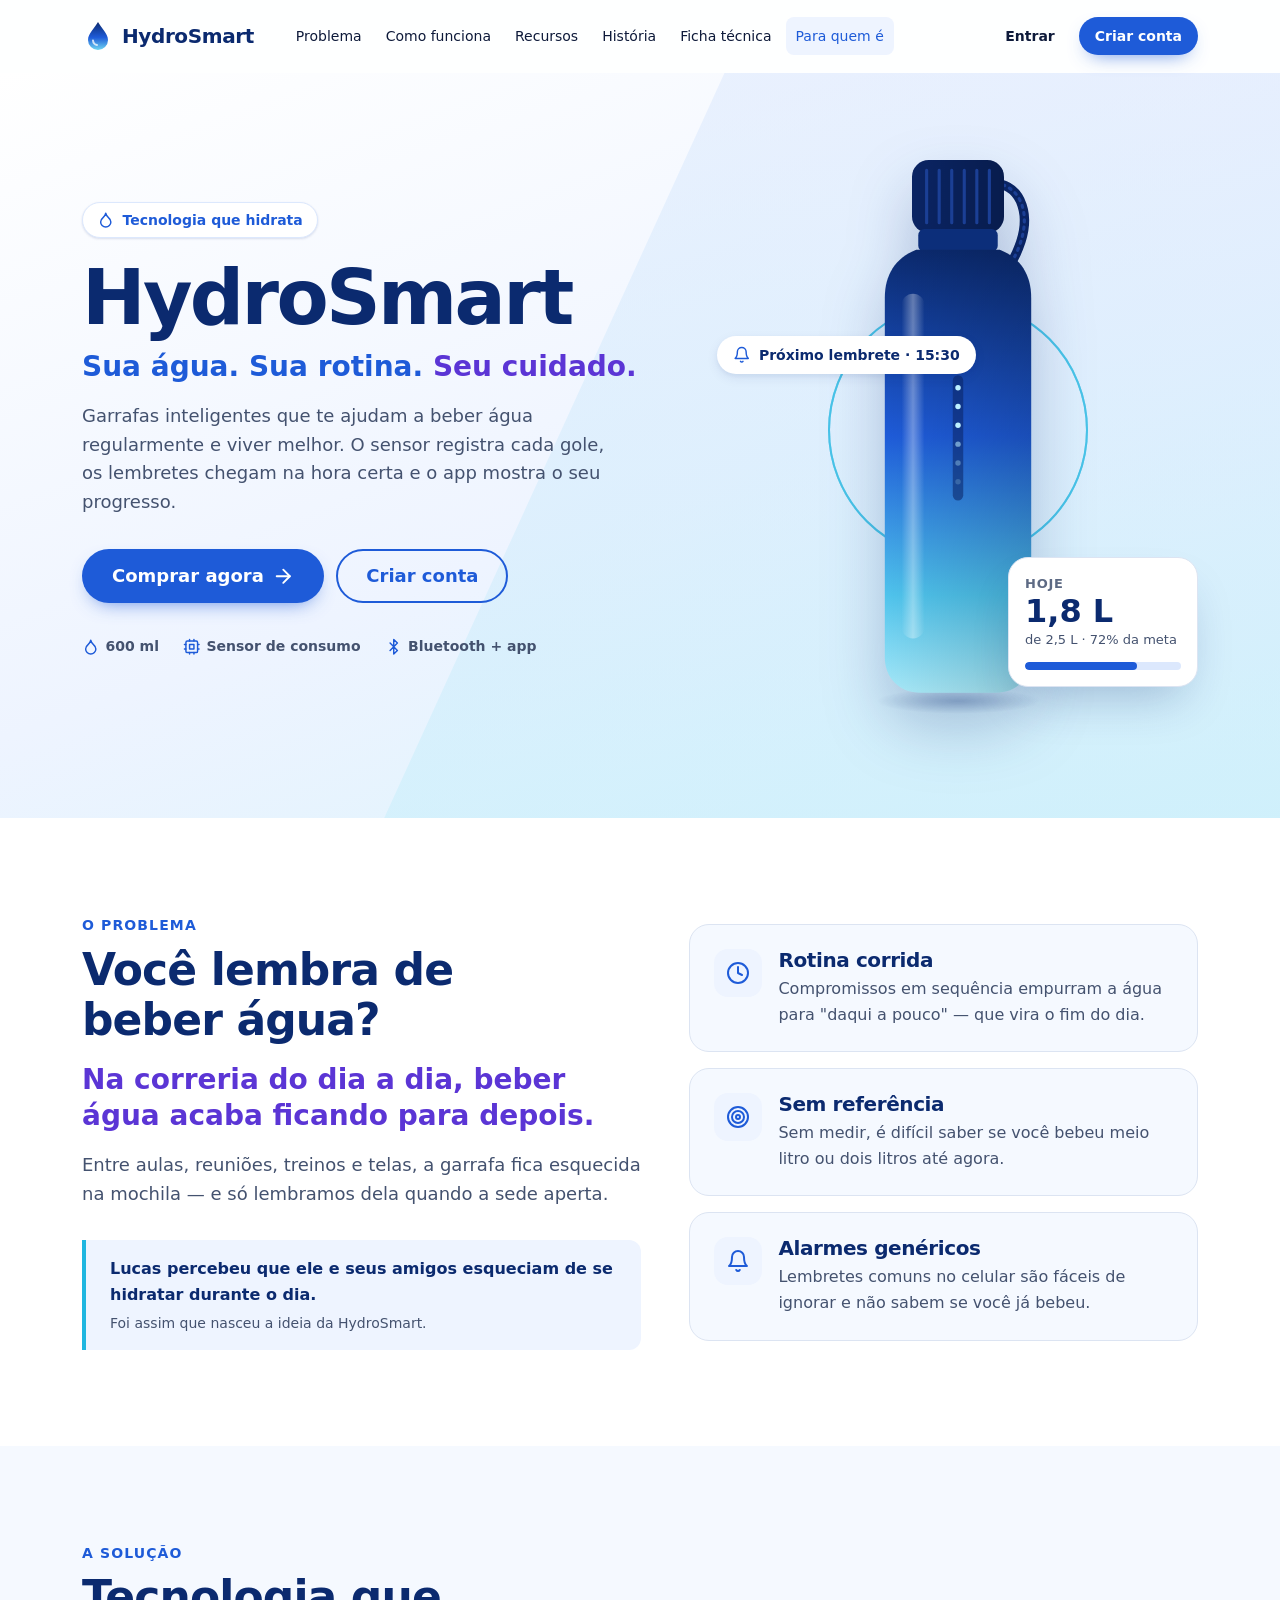
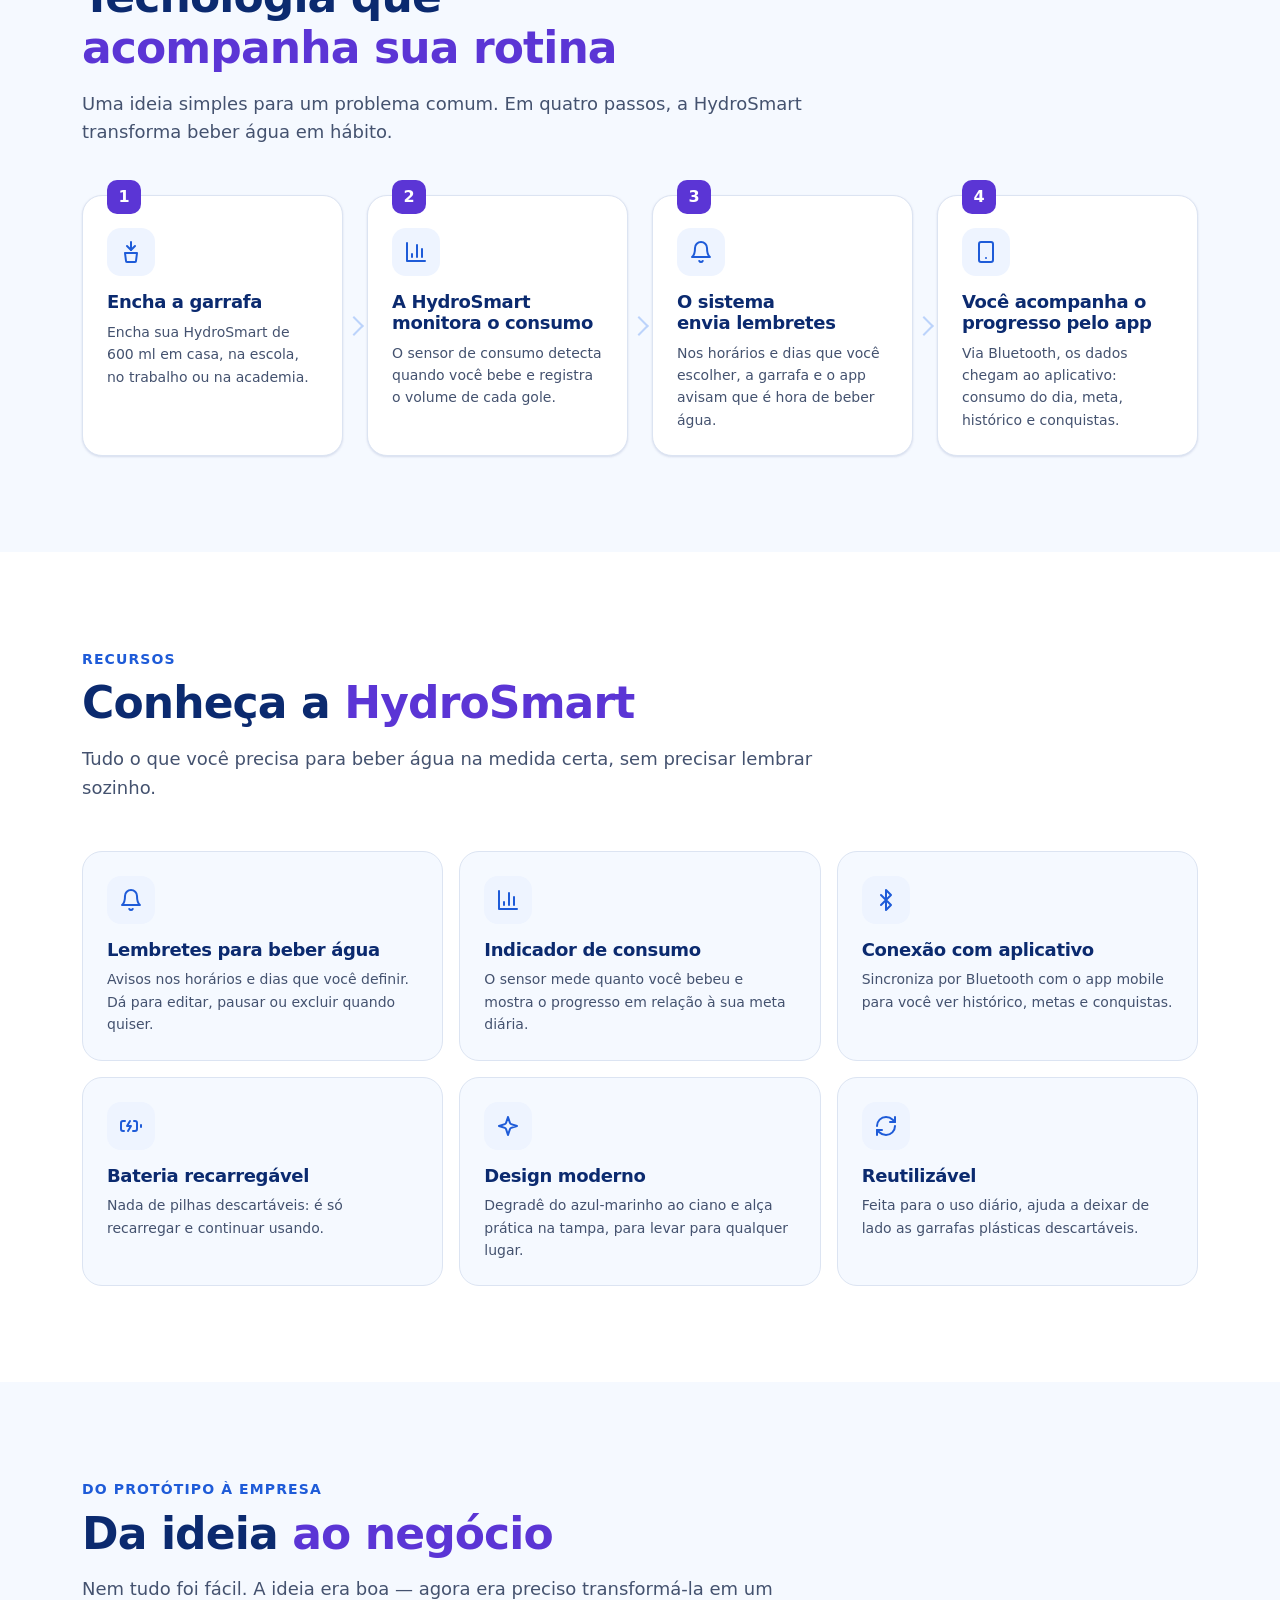
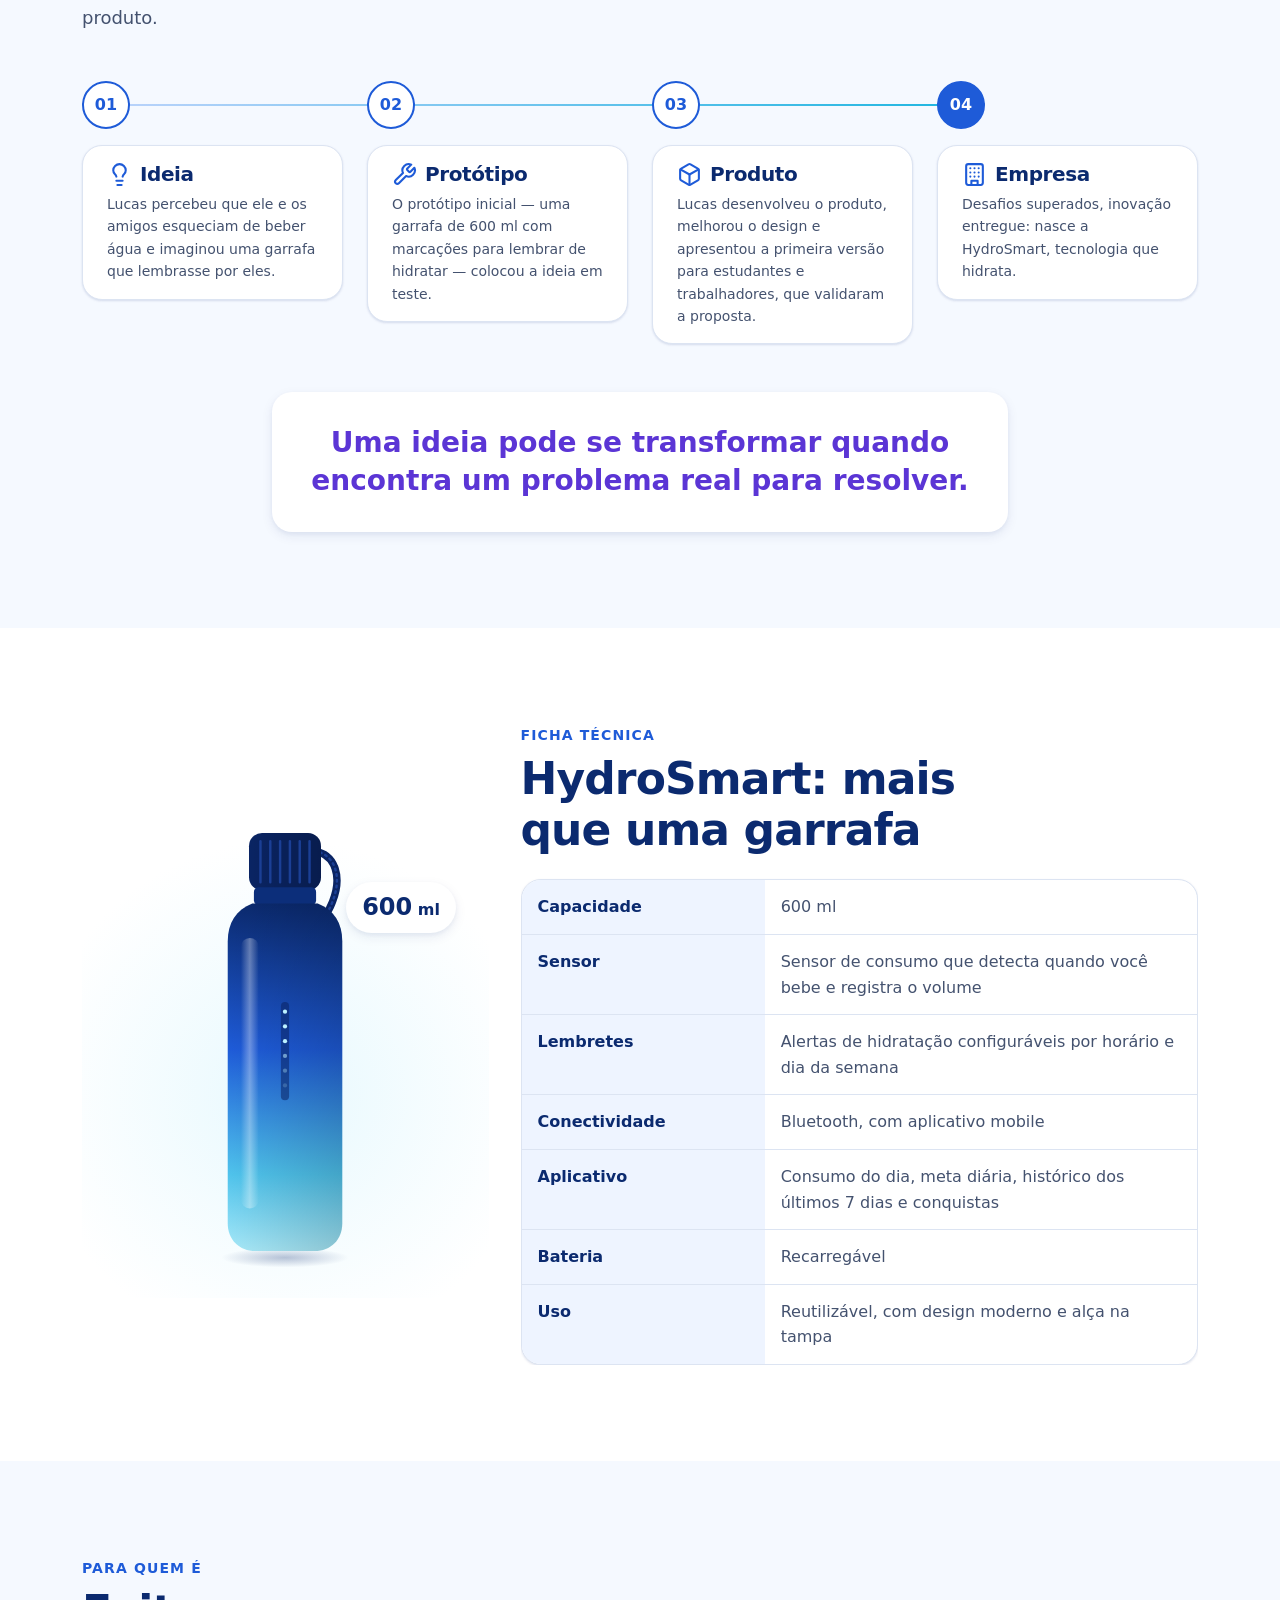
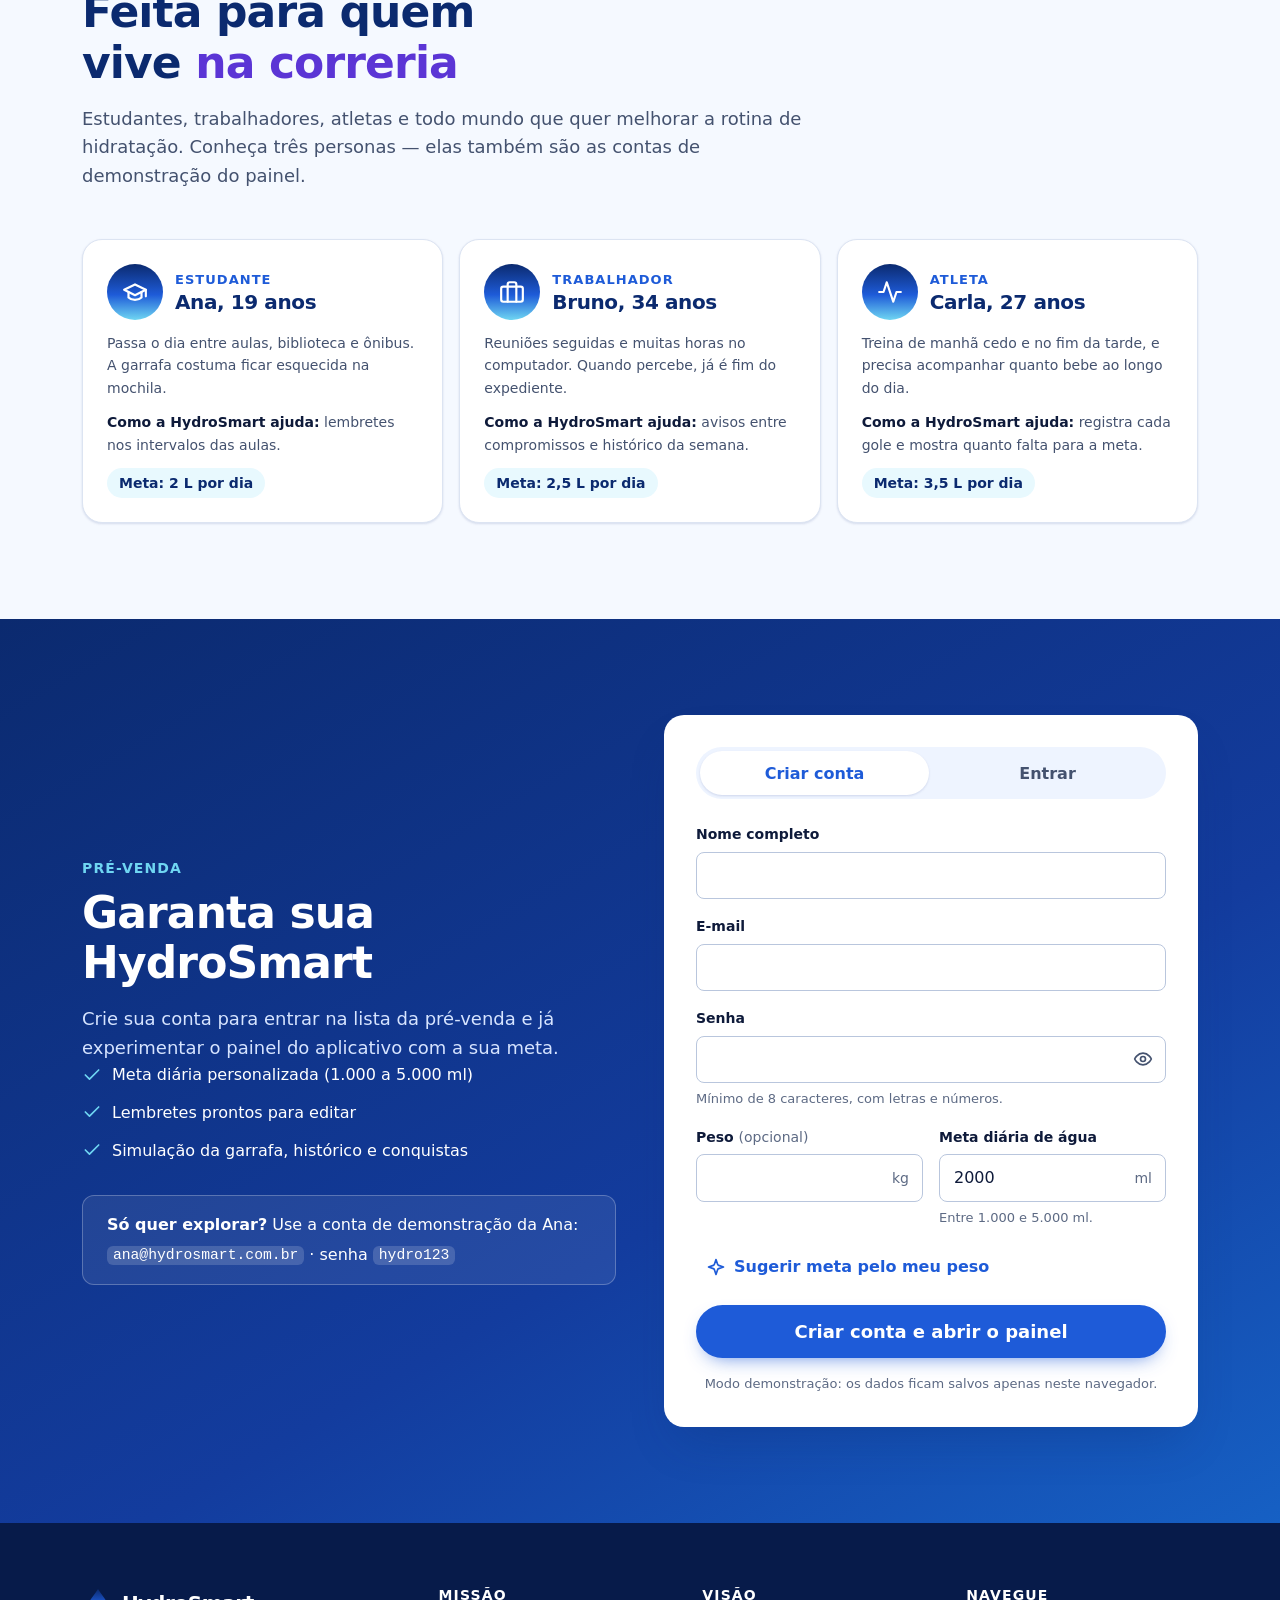
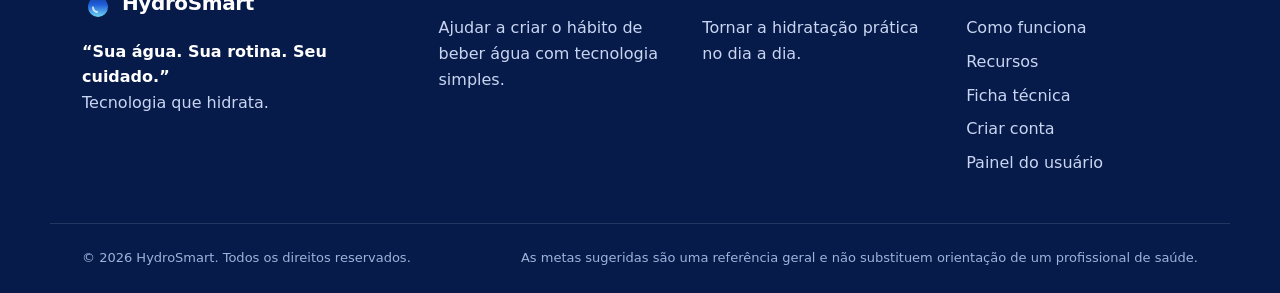
==== hydrosmart/dashboard.html @ d561783e "HydroSmart: landing page, painel do usuário, banco de dados e mock da API Projeto web completo da st" ====
<!DOCTYPE html>
<!--
  dashboard.html — Painel do usuário (simulação do aplicativo HydroSmart)
  Consumo do dia, garrafa, histórico de 7 dias, lembretes (CRUD) e conquistas.
-->
<html lang="pt-BR">
<head>
  <meta charset="UTF-8">
  <meta name="viewport" content="width=device-width, initial-scale=1">
  <title>Meu painel — HydroSmart</title>
  <meta name="description" content="Painel do usuário HydroSmart: progresso diário de hidratação, status da garrafa, histórico, lembretes e conquistas.">
  <meta name="theme-color" content="#0B2A6F">
  <meta name="robots" content="noindex">
  <link rel="icon" href="assets/favicon.svg" type="image/svg+xml">
  <link rel="stylesheet" href="css/style.css">
  <script type="module" src="js/dashboard.js"></script>
</head>
<body class="pagina-painel">
  <a class="pular-link" href="#conteudo">Pular para o conteúdo</a>

  <div class="aviso-servidor" role="alert">
    <p>
      <strong>Abra o projeto por um servidor local.</strong>
      Os módulos JavaScript não funcionam em <code>file://</code>. Rode <code>npx serve .</code> ou
      <code>python -m http.server 8000</code> na pasta do projeto e acesse <code>http://localhost:8000/dashboard.html</code>.
    </p>
  </div>

  <!-- ============================== TOPO ============================== -->
  <header class="topo topo--painel">
    <div class="container topo__interno">
      <a href="index.html" class="marca" aria-label="HydroSmart, ir para o site">
        <img src="assets/favicon.svg" alt="" width="32" height="32">
        <span>HydroSmart</span>
      </a>
      <nav class="topo__conta" aria-label="Conta">
        <span class="topo__usuario">
          <svg class="icone" aria-hidden="true" focusable="false"><use href="assets/icones.svg#i-usuario"></use></svg>
          <span id="nome-usuario">Carregando…</span>
        </span>
        <a href="index.html" class="botao botao--fantasma botao--pequeno">
          <svg class="icone" aria-hidden="true" focusable="false"><use href="assets/icones.svg#i-casa"></use></svg>
          <span class="some-no-celular">Site</span>
        </a>
        <button class="botao botao--contorno botao--pequeno" type="button" id="botao-sair">
          <svg class="icone" aria-hidden="true" focusable="false"><use href="assets/icones.svg#i-sair"></use></svg>
          Sair
        </button>
      </nav>
    </div>
  </header>

  <main id="conteudo" class="painel container" aria-busy="true">
    <div class="painel__cabecalho">
      <div>
        <h1 class="painel__titulo">Olá, <span id="primeiro-nome">…</span>!</h1>
        <p class="painel__data" id="data-hoje"></p>
      </div>
      <p class="selo selo--demo">
        <svg class="icone" aria-hidden="true" focusable="false"><use href="assets/icones.svg#i-info"></use></svg>
        Modo demonstração — dados salvos neste navegador
      </p>
    </div>

    <!-- Estado sem garrafa: pareamento -->
    <section class="cartao cartao--parear" id="secao-parear" aria-labelledby="parear-titulo" hidden>
      <div class="cartao__cabecalho">
        <h2 id="parear-titulo" class="cartao__titulo">
          <svg class="icone" aria-hidden="true" focusable="false"><use href="assets/icones.svg#i-bluetooth"></use></svg>
          Parear minha HydroSmart
        </h2>
      </div>
      <p>Você ainda não tem uma garrafa conectada. Digite o número de série impresso na base da garrafa para parear.</p>
      <form id="form-parear" class="form form--linha" novalidate>
        <p class="form__resumo-erro" role="alert" hidden></p>
        <div class="campo">
          <label for="parear-serie">Número de série</label>
          <input id="parear-serie" name="numero_serie" type="text" autocomplete="off" placeholder="HS600-2026-000123"
                 aria-describedby="parear-serie-dica parear-serie-erro" required>
          <p class="campo__dica" id="parear-serie-dica">Formato: HS600-AAAA-NNNNNN.</p>
          <p class="campo__erro" id="parear-serie-erro" hidden></p>
        </div>
        <div class="form__acoes">
          <button class="botao botao--texto" type="button" id="botao-serie-demo">Gerar número de demonstração</button>
          <button class="botao botao--primario" type="submit">Parear garrafa</button>
        </div>
      </form>
    </section>

    <div class="painel__grade">
      <!-- ============ PROGRESSO DO DIA ============ -->
      <section class="cartao cartao--progresso" aria-labelledby="progresso-titulo">
        <div class="cartao__cabecalho">
          <h2 id="progresso-titulo" class="cartao__titulo">
            <svg class="icone" aria-hidden="true" focusable="false"><use href="assets/icones.svg#i-gota"></use></svg>
            Consumo de hoje
          </h2>
        </div>

        <div class="progresso">
          <p class="progresso__valor"><span id="total-hoje">0</span> <span class="progresso__unidade">ml</span></p>
          <p class="progresso__meta">de <strong id="meta-hoje">2.000 ml</strong> · <span id="percentual-hoje">0%</span> da meta</p>

          <div class="medidor" id="medidor-hoje" role="progressbar" aria-labelledby="progresso-titulo"
               aria-valuemin="0" aria-valuemax="100" aria-valuenow="0" aria-valuetext="0 de 2.000 ml">
            <div class="medidor__preenchimento" id="medidor-preenchimento"></div>
          </div>

          <p class="progresso__status" id="status-hoje" aria-live="polite"></p>
        </div>

        <!-- Simulação do sensor de consumo -->
        <div class="simulador" aria-labelledby="simulador-titulo" role="group">
          <h3 id="simulador-titulo" class="simulador__titulo">Simular leitura do sensor</h3>
          <p class="simulador__ajuda">Na garrafa real o sensor detecta o gole sozinho. Aqui você simula o consumo:</p>
          <div class="simulador__botoes">
            <button class="botao botao--suave" type="button" data-volume="150">Gole · 150 ml</button>
            <button class="botao botao--suave" type="button" data-volume="250">Copo · 250 ml</button>
            <button class="botao botao--suave" type="button" data-volume="300">Meia garrafa · 300 ml</button>
          </div>
          <form id="form-volume" class="form form--inline" novalidate>
            <div class="campo">
              <label for="volume-personalizado">Outro volume</label>
              <div class="campo__unidade">
                <input id="volume-personalizado" name="volume_ml" type="number" inputmode="numeric" min="1" max="600" step="10"
                       placeholder="ex.: 200" aria-describedby="volume-personalizado-erro">
                <span aria-hidden="true">ml</span>
              </div>
              <p class="campo__erro" id="volume-personalizado-erro" hidden></p>
            </div>
            <button class="botao botao--primario" type="submit">Registrar</button>
          </form>
        </div>

        <details class="editar-meta">
          <summary>
            <svg class="icone" aria-hidden="true" focusable="false"><use href="assets/icones.svg#i-alvo"></use></svg>
            Alterar meta diária
          </summary>
          <form id="form-meta" class="form form--inline" novalidate>
            <div class="campo">
              <label for="nova-meta">Nova meta</label>
              <div class="campo__unidade">
                <input id="nova-meta" name="meta_diaria_ml" type="number" inputmode="numeric" min="1000" max="5000" step="50" required
                       aria-describedby="nova-meta-dica nova-meta-erro">
                <span aria-hidden="true">ml</span>
              </div>
              <p class="campo__dica" id="nova-meta-dica">Entre 1.000 e 5.000 ml. Vale a partir de hoje; os dias anteriores mantêm a meta da época.</p>
              <p class="campo__erro" id="nova-meta-erro" hidden></p>
            </div>
            <button class="botao botao--primario" type="submit">Salvar meta</button>
          </form>
        </details>
      </section>

      <!-- ============ STATUS DA GARRAFA ============ -->
      <section class="cartao cartao--garrafa" aria-labelledby="garrafa-titulo">
        <div class="cartao__cabecalho">
          <h2 id="garrafa-titulo" class="cartao__titulo">
            <svg class="icone" aria-hidden="true" focusable="false"><use href="assets/icones.svg#i-bluetooth"></use></svg>
            Minha garrafa
          </h2>
          <p class="cartao__subtitulo" id="garrafa-modelo">—</p>
        </div>

        <div class="garrafa">
          <!-- Garrafa com nível de água (o retângulo #agua sobe e desce) -->
          <svg class="garrafa__figura" id="garrafa-figura" viewBox="0 0 120 260" role="img" aria-labelledby="garrafa-figura-titulo">
            <title id="garrafa-figura-titulo">Nível da garrafa</title>
            <defs>
              <clipPath id="clip-corpo">
                <path d="M38 52c-12 5-18 14-18 27v148c0 12 8 20 20 20h40c12 0 20-8 20-20V79c0-13-6-22-18-27z"/>
              </clipPath>
              <linearGradient id="grad-agua" x1="0" y1="0" x2="0" y2="1">
                <stop offset="0" stop-color="#6FD6F2"/>
                <stop offset="1" stop-color="#1E5BD8"/>
              </linearGradient>
            </defs>
            <rect class="garrafa__tampa" x="38" y="8" width="44" height="34" rx="9"/>
            <rect class="garrafa__gargalo" x="42" y="40" width="36" height="13" rx="4"/>
            <path class="garrafa__corpo" d="M38 52c-12 5-18 14-18 27v148c0 12 8 20 20 20h40c12 0 20-8 20-20V79c0-13-6-22-18-27z"/>
            <g clip-path="url(#clip-corpo)">
              <rect class="garrafa__agua" id="agua" x="0" y="52" width="120" height="195" fill="url(#grad-agua)"/>
            </g>
            <path class="garrafa__contorno" d="M38 52c-12 5-18 14-18 27v148c0 12 8 20 20 20h40c12 0 20-8 20-20V79c0-13-6-22-18-27z"/>
            <g class="garrafa__leds" id="garrafa-leds">
              <circle cx="60" cy="110" r="2.5"/><circle cx="60" cy="122" r="2.5"/><circle cx="60" cy="134" r="2.5"/>
            </g>
          </svg>

          <dl class="garrafa__dados">
            <div class="dado">
              <dt>Nível</dt>
              <dd><strong id="garrafa-nivel">—</strong></dd>
            </div>
            <div class="dado">
              <dt>Bateria</dt>
              <dd>
                <span class="dado__linha">
                  <svg class="icone" aria-hidden="true" focusable="false"><use href="assets/icones.svg#i-bateria"></use></svg>
                  <strong id="garrafa-bateria">—</strong>
                  <span class="etiqueta etiqueta--alerta" id="garrafa-bateria-alerta" hidden>Bateria fraca</span>
                </span>
                <span class="mini-medidor" aria-hidden="true"><span id="garrafa-bateria-barra"></span></span>
              </dd>
            </div>
            <div class="dado">
              <dt>Conexão</dt>
              <dd class="dado__linha">
                <span class="indicador" id="garrafa-conexao-indicador" aria-hidden="true"></span>
                <strong id="garrafa-conexao">—</strong>
              </dd>
            </div>
            <div class="dado">
              <dt>Última sincronização</dt>
              <dd id="garrafa-sincronizacao">—</dd>
            </div>
            <div class="dado">
              <dt><label for="garrafa-status">Status</label></dt>
              <dd>
                <select id="garrafa-status" class="seletor">
                  <option value="ativa">Ativa</option>
                  <option value="inativa">Inativa</option>
                  <option value="manutencao">Em manutenção</option>
                </select>
              </dd>
            </div>
          </dl>
        </div>

        <div class="garrafa__acoes">
          <button class="botao botao--suave" type="button" id="botao-encher">
            <svg class="icone" aria-hidden="true" focusable="false"><use href="assets/icones.svg#i-encher"></use></svg>
            Encher garrafa
          </button>
          <button class="botao botao--suave" type="button" id="botao-conexao">
            <svg class="icone" aria-hidden="true" focusable="false"><use href="assets/icones.svg#i-bluetooth"></use></svg>
            <span>Desconectar</span>
          </button>
          <button class="botao botao--suave" type="button" id="botao-recarregar">
            <svg class="icone" aria-hidden="true" focusable="false"><use href="assets/icones.svg#i-bateria"></use></svg>
            Recarregar bateria
          </button>
        </div>
      </section>

      <!-- ============ HISTÓRICO 7 DIAS ============ -->
      <section class="cartao cartao--historico" aria-labelledby="historico-titulo">
        <div class="cartao__cabecalho cartao__cabecalho--linha">
          <div>
            <h2 id="historico-titulo" class="cartao__titulo">
              <svg class="icone" aria-hidden="true" focusable="false"><use href="assets/icones.svg#i-grafico"></use></svg>
              Últimos 7 dias
            </h2>
            <p class="cartao__subtitulo">Consumo diário em ml</p>
          </div>
          <ul class="legenda" aria-label="Legenda do gráfico">
            <li><span class="legenda__barra" aria-hidden="true"></span> Consumo</li>
            <li><span class="legenda__linha" aria-hidden="true"></span> Meta diária</li>
          </ul>
        </div>

        <ul class="resumo-historico" id="resumo-historico" role="list"></ul>

        <div class="grafico" id="grafico-historico">
          <div class="grafico__dica" id="grafico-dica" role="tooltip" hidden></div>
        </div>

        <details class="tabela-detalhes">
          <summary>Ver dados em tabela</summary>
          <div class="tabela-rolagem">
            <table class="tabela-dados">
              <caption class="visualmente-oculto">Consumo de água nos últimos 7 dias</caption>
              <thead>
                <tr>
                  <th scope="col">Dia</th>
                  <th scope="col" class="numero">Consumo</th>
                  <th scope="col" class="numero">Meta</th>
                  <th scope="col" class="numero">% da meta</th>
                  <th scope="col">Situação</th>
                </tr>
              </thead>
              <tbody id="tabela-historico"></tbody>
            </table>
          </div>
        </details>
      </section>

      <!-- ============ LEITURAS DE HOJE ============ -->
      <section class="cartao cartao--leituras" aria-labelledby="leituras-titulo">
        <div class="cartao__cabecalho">
          <h2 id="leituras-titulo" class="cartao__titulo">
            <svg class="icone" aria-hidden="true" focusable="false"><use href="assets/icones.svg#i-lista"></use></svg>
            Leituras de hoje
          </h2>
          <p class="cartao__subtitulo">Registradas pelo sensor</p>
        </div>
        <ol class="leituras" id="lista-leituras" role="list"></ol>
        <p class="vazio" id="leituras-vazio" hidden>Nenhum gole registrado hoje. Que tal começar agora?</p>
      </section>

      <!-- ============ LEMBRETES (CRUD) ============ -->
      <section class="cartao cartao--lembretes" aria-labelledby="lembretes-titulo">
        <div class="cartao__cabecalho cartao__cabecalho--linha">
          <div>
            <h2 id="lembretes-titulo" class="cartao__titulo">
              <svg class="icone" aria-hidden="true" focusable="false"><use href="assets/icones.svg#i-sino"></use></svg>
              Lembretes
            </h2>
            <p class="cartao__subtitulo" id="proximo-lembrete">—</p>
          </div>
          <button class="botao botao--primario botao--pequeno" type="button" id="botao-novo-lembrete">
            <svg class="icone" aria-hidden="true" focusable="false"><use href="assets/icones.svg#i-mais"></use></svg>
            Novo lembrete
          </button>
        </div>

        <ul class="lembretes" id="lista-lembretes" role="list"></ul>
        <p class="vazio" id="lembretes-vazio" hidden>Você ainda não tem lembretes. Crie o primeiro!</p>

        <div class="notificacoes">
          <button class="botao botao--texto" type="button" id="botao-notificacoes">
            <svg class="icone" aria-hidden="true" focusable="false"><use href="assets/icones.svg#i-sino"></use></svg>
            Ativar notificações do navegador
          </button>
          <p class="campo__dica" id="notificacoes-status" aria-live="polite"></p>
        </div>
      </section>

      <!-- ============ CONQUISTAS ============ -->
      <section class="cartao cartao--conquistas" aria-labelledby="conquistas-titulo">
        <div class="cartao__cabecalho">
          <h2 id="conquistas-titulo" class="cartao__titulo">
            <svg class="icone" aria-hidden="true" focusable="false"><use href="assets/icones.svg#i-trofeu"></use></svg>
            Conquistas
          </h2>
          <p class="cartao__subtitulo" id="conquistas-resumo">—</p>
        </div>
        <ul class="conquistas" id="lista-conquistas" role="list"></ul>
      </section>
    </div>

    <footer class="painel__rodape">
      <p>Os dados deste painel são simulados e ficam guardados apenas no seu navegador.</p>
      <button class="botao botao--texto" type="button" id="botao-resetar">
        <svg class="icone" aria-hidden="true" focusable="false"><use href="assets/icones.svg#i-recarregar"></use></svg>
        Restaurar dados de demonstração
      </button>
    </footer>
  </main>

  <!-- ============ DIÁLOGO: criar/editar lembrete ============ -->
  <dialog class="dialogo" id="dialogo-lembrete" aria-labelledby="dialogo-lembrete-titulo">
    <form id="form-lembrete" class="form" method="dialog" novalidate>
      <div class="dialogo__cabecalho">
        <h2 id="dialogo-lembrete-titulo">Novo lembrete</h2>
        <button class="botao-icone" type="button" data-fechar aria-label="Fechar">
          <svg class="icone" aria-hidden="true" focusable="false"><use href="assets/icones.svg#i-fechar"></use></svg>
        </button>
      </div>

      <p class="form__resumo-erro" role="alert" hidden></p>
      <input type="hidden" name="lembrete_id">

      <div class="form__linha">
        <div class="campo">
          <label for="lembrete-hora">Horário</label>
          <input id="lembrete-hora" name="hora" type="time" required aria-describedby="lembrete-hora-erro">
          <p class="campo__erro" id="lembrete-hora-erro" hidden></p>
        </div>
        <div class="campo">
          <label for="lembrete-rotulo">Nome <span class="campo__opcional">(opcional)</span></label>
          <input id="lembrete-rotulo" name="rotulo" type="text" maxlength="60" placeholder="ex.: Depois do almoço"
                 aria-describedby="lembrete-rotulo-erro">
          <p class="campo__erro" id="lembrete-rotulo-erro" hidden></p>
        </div>
      </div>

      <fieldset class="campo dias" aria-describedby="lembrete-dias-erro">
        <legend>Dias da semana</legend>
        <div class="dias__opcoes">
          <label class="dia"><input type="checkbox" name="dia" value="0"><span>Dom</span></label>
          <label class="dia"><input type="checkbox" name="dia" value="1"><span>Seg</span></label>
          <label class="dia"><input type="checkbox" name="dia" value="2"><span>Ter</span></label>
          <label class="dia"><input type="checkbox" name="dia" value="3"><span>Qua</span></label>
          <label class="dia"><input type="checkbox" name="dia" value="4"><span>Qui</span></label>
          <label class="dia"><input type="checkbox" name="dia" value="5"><span>Sex</span></label>
          <label class="dia"><input type="checkbox" name="dia" value="6"><span>Sáb</span></label>
        </div>
        <div class="dias__atalhos">
          <button class="botao botao--texto botao--pequeno" type="button" data-dias="0,1,2,3,4,5,6">Todos</button>
          <button class="botao botao--texto botao--pequeno" type="button" data-dias="1,2,3,4,5">Seg a Sex</button>
          <button class="botao botao--texto botao--pequeno" type="button" data-dias="0,6">Fim de semana</button>
        </div>
        <p class="campo__erro" id="lembrete-dias-erro" hidden></p>
      </fieldset>

      <label class="interruptor-linha">
        <input type="checkbox" name="ativo" checked>
        <span>Lembrete ativo</span>
      </label>

      <div class="dialogo__acoes">
        <button class="botao botao--fantasma" type="button" data-fechar>Cancelar</button>
        <button class="botao botao--primario" type="submit" id="botao-salvar-lembrete">Salvar lembrete</button>
      </div>
    </form>
  </dialog>

  <!-- ============ DIÁLOGO: confirmação ============ -->
  <dialog class="dialogo dialogo--pequeno" id="dialogo-confirmar" aria-labelledby="confirmar-titulo" aria-describedby="confirmar-texto">
    <form method="dialog">
      <h2 id="confirmar-titulo">Tem certeza?</h2>
      <p id="confirmar-texto"></p>
      <div class="dialogo__acoes">
        <button class="botao botao--fantasma" value="cancelar" autofocus>Cancelar</button>
        <button class="botao botao--perigo" value="confirmar" id="confirmar-botao">Excluir</button>
      </div>
    </form>
  </dialog>

  <div id="toasts" class="toasts" aria-live="polite"></div>

  <script>
    if (location.protocol === 'file:') document.documentElement.classList.add('sem-servidor');
  </script>
  <noscript>
    <p class="aviso-noscript">Ative o JavaScript para usar o painel da HydroSmart.</p>
  </noscript>
</body>
</html>
---- hydrosmart/css/style.css ----
/* =====================================================================
   css/style.css — HydroSmart
   "Sua água. Sua rotina. Seu cuidado."

   Organização:
     1. Tokens (variáveis CSS)          9. Ficha técnica
     2. Base e acessibilidade          10. Público-alvo (personas)
     3. Utilitários                    11. Cadastro / login e formulários
     4. Botões e ícones                12. Rodapé
     5. Topo e navegação               13. Toasts e diálogos
     6. Hero                           14. Painel (dashboard)
     7. Seções e cartões genéricos     15. Animações
     8. Passos, recursos e história

   Mobile-first: estilos base para celular; media queries (min-width)
   em 480px, 768px e 1024px ampliam o layout.
   ===================================================================== */

/* ---------------------------------------------------------------------
   1. TOKENS
   Paleta tirada da apresentação: garrafa em degradê marinho → ciano,
   fundo branco/azul-gelo e violeta como cor de destaque dos títulos.
   --------------------------------------------------------------------- */
:root {
  /* Marca */
  --cor-marinho: #0B2A6F;
  --cor-marinho-escuro: #071B4A;
  --cor-azul: #1E5BD8;
  --cor-azul-hover: #1747B8;
  --cor-azul-claro: #3B7BF0;
  --cor-azul-50: #EEF4FF;
  --cor-azul-100: #DCE8FD;
  --cor-azul-200: #BCD3FB;
  --cor-ciano: #1FB6E0;
  --cor-ciano-claro: #6FD6F2;
  --cor-ciano-50: #E8F9FE;
  --cor-violeta: #5B35D5;

  /* Neutros */
  --cor-fundo: #F5F9FF;
  --cor-superficie: #FFFFFF;
  --cor-borda: #DCE4F2;
  --cor-borda-forte: #B9C6DD;
  --cor-texto: #0E1A3A;
  --cor-texto-2: #44526F;
  --cor-texto-3: #5D6A84;
  --cor-grade: #E6ECF5;

  /* Estados (sempre acompanhados de ícone ou texto) */
  --cor-sucesso: #0B7A55;
  --cor-sucesso-fundo: #E3F6EE;
  --cor-alerta: #9A5B00;
  --cor-alerta-fundo: #FFF3DC;
  --cor-erro: #C0283B;
  --cor-erro-fundo: #FDECEE;

  /* Degradês */
  --gradiente-agua: linear-gradient(180deg, var(--cor-marinho) 0%, var(--cor-azul) 55%, var(--cor-ciano-claro) 100%);
  --gradiente-hero: linear-gradient(160deg, #FFFFFF 0%, #EEF4FF 55%, #D9F3FC 100%);
  --gradiente-destaque: linear-gradient(150deg, var(--cor-marinho) 0%, #133C9E 60%, #1660C4 100%);

  /* Tipografia (fontes do sistema — nenhuma dependência externa) */
  --fonte: "Segoe UI", system-ui, -apple-system, Roboto, "Helvetica Neue", Arial, sans-serif;
  --texto-xs: 0.8125rem;
  --texto-sm: 0.875rem;
  --texto-base: 1rem;
  --texto-md: 1.125rem;
  --texto-lg: 1.25rem;
  --texto-xl: clamp(1.375rem, 1.15rem + 1vw, 1.75rem);
  --texto-2xl: clamp(1.875rem, 1.4rem + 2vw, 2.75rem);
  --texto-3xl: clamp(2.75rem, 1.8rem + 4.5vw, 4.75rem);

  /* Espaçamentos (base de 4px) */
  --esp-1: 0.25rem;
  --esp-2: 0.5rem;
  --esp-3: 0.75rem;
  --esp-4: 1rem;
  --esp-5: 1.5rem;
  --esp-6: 2rem;
  --esp-7: 3rem;
  --esp-8: 4rem;
  --esp-9: 6rem;

  /* Formas, sombras e movimento */
  --raio-sm: 8px;
  --raio: 12px;
  --raio-lg: 20px;
  --raio-pill: 999px;
  --sombra-sm: 0 1px 2px rgba(11, 42, 111, 0.06), 0 1px 3px rgba(11, 42, 111, 0.08);
  --sombra: 0 4px 12px rgba(11, 42, 111, 0.08), 0 2px 4px rgba(11, 42, 111, 0.05);
  --sombra-lg: 0 24px 48px -16px rgba(11, 42, 111, 0.28);
  --transicao: 200ms cubic-bezier(0.2, 0.8, 0.2, 1);

  /* Layout */
  --largura-max: 1180px;
  --altura-topo: 64px;
  --margem-lateral: 1rem;
}

/* ---------------------------------------------------------------------
   2. BASE E ACESSIBILIDADE
   --------------------------------------------------------------------- */
*,
*::before,
*::after {
  box-sizing: border-box;
}

html {
  scroll-behavior: smooth;
  scroll-padding-top: calc(var(--altura-topo) + 16px);
  -webkit-text-size-adjust: 100%;
}

body {
  margin: 0;
  font-family: var(--fonte);
  font-size: var(--texto-base);
  line-height: 1.6;
  color: var(--cor-texto);
  background: var(--cor-fundo);
  -webkit-font-smoothing: antialiased;
}

/* Atributo hidden sempre vence classes com display definido */
[hidden] {
  display: none !important;
}

img {
  display: block;
  max-width: 100%;
  height: auto;
}

h1, h2, h3, h4 {
  margin: 0;
  line-height: 1.15;
  letter-spacing: -0.02em;
  text-wrap: balance;
}

p {
  margin: 0;
}

a {
  color: var(--cor-azul);
}

button,
input,
select,
textarea {
  font: inherit;
  color: inherit;
}

ul[role="list"],
ol[role="list"] {
  list-style: none;
  margin: 0;
  padding: 0;
}

code {
  font-family: ui-monospace, SFMono-Regular, Menlo, Consolas, monospace;
  font-size: 0.92em;
}

/* Foco visível e consistente para quem navega pelo teclado */
:focus-visible {
  outline: 3px solid var(--cor-azul-claro);
  outline-offset: 2px;
  border-radius: 4px;
}

::selection {
  background: var(--cor-azul-100);
  color: var(--cor-marinho);
}

/* Link "Pular para o conteúdo" — aparece só ao receber foco */
.pular-link {
  position: absolute;
  top: -100px;
  left: var(--esp-4);
  z-index: 200;
  padding: var(--esp-2) var(--esp-4);
  background: var(--cor-marinho);
  color: #fff;
  border-radius: var(--raio-sm);
  font-weight: 600;
  text-decoration: none;
}

.pular-link:focus {
  top: var(--esp-2);
}

/* Aviso de "abra por um servidor local" (só quando aberto via file://) */
.aviso-servidor {
  display: none;
}

.sem-servidor .aviso-servidor,
.aviso-noscript {
  display: block;
  padding: var(--esp-3) var(--esp-4);
  background: var(--cor-alerta-fundo);
  color: var(--cor-texto);
  border-bottom: 2px solid var(--cor-alerta);
  font-size: var(--texto-sm);
  text-align: center;
}

.aviso-servidor code,
.aviso-noscript code {
  background: rgba(154, 91, 0, 0.12);
  padding: 0.1em 0.35em;
  border-radius: 4px;
}

/* ---------------------------------------------------------------------
   3. UTILITÁRIOS
   --------------------------------------------------------------------- */
.container {
  width: 100%;
  max-width: var(--largura-max);
  margin-inline: auto;
  padding-inline: var(--margem-lateral);
}

.visualmente-oculto {
  position: absolute !important;
  width: 1px;
  height: 1px;
  padding: 0;
  margin: -1px;
  overflow: hidden;
  clip: rect(0, 0, 0, 0);
  white-space: nowrap;
  border: 0;
}

.texto-destaque {
  color: var(--cor-violeta);
}

.some-no-celular {
  display: none;
}

/* Selo/pílula com ícone */
.selo {
  display: inline-flex;
  align-items: center;
  gap: var(--esp-2);
  padding: 0.375rem 0.875rem;
  border: 1px solid var(--cor-azul-100);
  border-radius: var(--raio-pill);
  background: var(--cor-superficie);
  color: var(--cor-azul);
  font-size: var(--texto-sm);
  font-weight: 600;
  box-shadow: var(--sombra-sm);
}

/* ---------------------------------------------------------------------
   4. BOTÕES E ÍCONES
   --------------------------------------------------------------------- */
.icone {
  display: inline-block;
  flex-shrink: 0;
  width: 1.25em;
  height: 1.25em;
  vertical-align: middle;
  fill: none;
  stroke: currentColor;
  stroke-width: 2;
  stroke-linecap: round;
  stroke-linejoin: round;
}

.botao {
  display: inline-flex;
  align-items: center;
  justify-content: center;
  gap: var(--esp-2);
  min-height: 44px; /* área de toque mínima recomendada */
  padding: 0.625rem 1.25rem;
  border: 2px solid transparent;
  border-radius: var(--raio-pill);
  background: transparent;
  font-size: var(--texto-base);
  font-weight: 600;
  line-height: 1.2;
  text-align: center;
  text-decoration: none;
  cursor: pointer;
  transition: background-color var(--transicao), color var(--transicao),
    border-color var(--transicao), box-shadow var(--transicao), transform var(--transicao);
}

.botao:active:not(:disabled) {
  transform: translateY(1px);
}

.botao:disabled {
  opacity: 0.6;
  cursor: not-allowed;
}

.botao--primario {
  background: var(--cor-azul);
  color: #fff;
  box-shadow: 0 8px 20px -10px rgba(30, 91, 216, 0.8);
}

.botao--primario:hover:not(:disabled) {
  background: var(--cor-azul-hover);
}

.botao--contorno {
  border-color: var(--cor-azul);
  color: var(--cor-azul);
}

.botao--contorno:hover:not(:disabled) {
  background: var(--cor-azul-50);
}

.botao--fantasma {
  color: var(--cor-texto);
}

.botao--fantasma:hover:not(:disabled) {
  background: var(--cor-azul-50);
  color: var(--cor-azul);
}

.botao--suave {
  background: var(--cor-azul-50);
  border-color: var(--cor-azul-100);
  color: var(--cor-marinho);
}

.botao--suave:hover:not(:disabled) {
  background: var(--cor-azul-100);
  border-color: var(--cor-azul-200);
}

.botao--texto {
  min-height: 40px;
  padding-inline: var(--esp-2);
  border-radius: var(--raio-sm);
  color: var(--cor-azul);
}

.botao--texto:hover:not(:disabled) {
  background: var(--cor-azul-50);
}

.botao--perigo {
  background: var(--cor-erro);
  color: #fff;
}

.botao--perigo:hover:not(:disabled) {
  background: #A11F31;
}

.botao--grande {
  min-height: 52px;
  padding: 0.875rem 1.75rem;
  font-size: var(--texto-md);
}

.botao--pequeno {
  min-height: 38px;
  padding: 0.375rem 0.875rem;
  font-size: var(--texto-sm);
}

.botao--bloco {
  width: 100%;
}

.botao-icone {
  display: inline-grid;
  place-items: center;
  width: 40px;
  height: 40px;
  border: 0;
  border-radius: 10px;
  background: transparent;
  color: var(--cor-texto-2);
  cursor: pointer;
  transition: background-color var(--transicao), color var(--transicao);
}

.botao-icone:hover {
  background: var(--cor-azul-50);
  color: var(--cor-azul);
}

.botao-icone--perigo:hover {
  background: var(--cor-erro-fundo);
  color: var(--cor-erro);
}

/* ---------------------------------------------------------------------
   5. TOPO E NAVEGAÇÃO
   --------------------------------------------------------------------- */
.topo {
  position: sticky;
  top: 0;
  z-index: 50;
  background: rgba(255, 255, 255, 0.88);
  -webkit-backdrop-filter: blur(12px);
  backdrop-filter: blur(12px);
  border-bottom: 1px solid transparent;
  transition: border-color var(--transicao), box-shadow var(--transicao);
}

.topo--rolado,
.topo--painel {
  border-bottom-color: var(--cor-borda);
  box-shadow: var(--sombra-sm);
}

.topo__interno {
  display: flex;
  align-items: center;
  justify-content: space-between;
  gap: var(--esp-4);
  min-height: var(--altura-topo);
}

.marca {
  display: inline-flex;
  align-items: center;
  gap: var(--esp-2);
  color: var(--cor-marinho);
  font-size: 1.25rem;
  font-weight: 800;
  letter-spacing: -0.02em;
  text-decoration: none;
}

.marca img {
  width: 32px;
  height: 32px;
}

.marca--clara {
  color: #fff;
}

.topo__menu-botao {
  display: grid;
  place-items: center;
  width: 44px;
  height: 44px;
  border: 0;
  border-radius: var(--raio-sm);
  background: transparent;
  color: var(--cor-marinho);
  cursor: pointer;
}

.topo__menu-botao .icone {
  width: 26px;
  height: 26px;
}

/* Menu em gaveta no celular */
.menu {
  position: fixed;
  top: var(--altura-topo);
  left: 0;
  right: 0;
  display: none;
  flex-direction: column;
  gap: var(--esp-4);
  max-height: calc(100dvh - var(--altura-topo));
  overflow-y: auto;
  padding: var(--esp-4) var(--margem-lateral) var(--esp-5);
  background: var(--cor-superficie);
  border-bottom: 1px solid var(--cor-borda);
  box-shadow: var(--sombra-lg);
}

.menu--aberto {
  display: flex;
  animation: descer 0.2s ease-out;
}

.menu__lista {
  display: flex;
  flex-direction: column;
  margin: 0;
  padding: 0;
  list-style: none;
}

.menu__lista a {
  display: block;
  padding: 0.75rem var(--esp-2);
  white-space: nowrap;
  border-radius: var(--raio-sm);
  color: var(--cor-texto);
  font-weight: 500;
  text-decoration: none;
  transition: background-color var(--transicao), color var(--transicao);
}

.menu__lista a:hover,
.menu__lista a[aria-current="true"] {
  background: var(--cor-azul-50);
  color: var(--cor-azul);
}

.menu__acoes {
  display: flex;
  flex-wrap: wrap;
  gap: var(--esp-2);
  padding-top: var(--esp-4);
  border-top: 1px solid var(--cor-borda);
}

/* Topo do painel */
.topo__conta {
  display: flex;
  align-items: center;
  gap: var(--esp-2);
}

.topo__usuario {
  display: none;
  align-items: center;
  gap: var(--esp-2);
  margin-right: var(--esp-2);
  color: var(--cor-texto-2);
  font-weight: 600;
  font-size: var(--texto-sm);
}

/* ---------------------------------------------------------------------
   6. HERO
   --------------------------------------------------------------------- */
.hero {
  position: relative;
  overflow: hidden;
  padding-block: var(--esp-7) var(--esp-8);
  background: var(--gradiente-hero);
}

/* Faixa diagonal azul-clara, como na capa da apresentação */
.hero::before {
  content: "";
  position: absolute;
  top: 0;
  right: 0;
  bottom: 0;
  width: 70%;
  background: linear-gradient(180deg, #DCE8FD 0%, #C7EEFB 100%);
  clip-path: polygon(38% 0, 100% 0, 100% 100%, 0 100%);
  opacity: 0.55;
}

.hero__grade {
  position: relative;
  display: grid;
  gap: var(--esp-7);
  align-items: center;
}

.hero__titulo {
  margin-top: var(--esp-4);
  color: var(--cor-marinho);
  font-size: var(--texto-3xl);
  font-weight: 800;
  letter-spacing: -0.035em;
}

.hero__slogan {
  margin-top: var(--esp-2);
  color: var(--cor-azul);
  font-size: var(--texto-xl);
  font-weight: 700;
  line-height: 1.3;
}

.hero__descricao {
  max-width: 34rem;
  margin-top: var(--esp-4);
  color: var(--cor-texto-2);
  font-size: var(--texto-md);
}

.hero__acoes {
  display: flex;
  flex-wrap: wrap;
  gap: var(--esp-3);
  margin-top: var(--esp-6);
}

.hero__destaques {
  display: flex;
  flex-wrap: wrap;
  gap: var(--esp-2) var(--esp-5);
  margin: var(--esp-6) 0 0;
  padding: 0;
  list-style: none;
  color: var(--cor-texto-2);
  font-size: var(--texto-sm);
  font-weight: 600;
}

.hero__destaques li {
  display: inline-flex;
  align-items: center;
  gap: 0.375rem;
}

.hero__destaques .icone {
  color: var(--cor-azul);
}

.hero__visual {
  position: relative;
  display: grid;
  place-items: center;
  min-height: 400px;
}

.hero__garrafa {
  position: relative;
  z-index: 1;
  width: clamp(150px, 40vw, 230px);
  filter: drop-shadow(0 30px 30px rgba(11, 42, 111, 0.25));
  animation: flutuar 6s ease-in-out infinite;
}

/* Ondas que representam a conexão Bluetooth */
.hero__ondas {
  position: absolute;
  inset: 0;
  display: grid;
  place-items: center;
}

.hero__ondas span {
  position: absolute;
  width: 260px;
  aspect-ratio: 1;
  border: 2px solid rgba(31, 182, 224, 0.4);
  border-radius: 50%;
  animation: onda 4.5s ease-out infinite;
}

.hero__ondas span:nth-child(2) {
  animation-delay: 1.5s;
}

.hero__ondas span:nth-child(3) {
  animation-delay: 3s;
}

/* Cartão que imita o app */
.hero__app {
  position: absolute;
  right: 0;
  bottom: 6%;
  z-index: 2;
  width: 172px;
  padding: var(--esp-4);
  background: var(--cor-superficie);
  border: 1px solid var(--cor-borda);
  border-radius: var(--raio-lg);
  box-shadow: var(--sombra-lg);
}

.hero__app-rotulo {
  color: var(--cor-texto-3);
  font-size: var(--texto-xs);
  font-weight: 700;
  letter-spacing: 0.06em;
  text-transform: uppercase;
}

.hero__app-valor {
  color: var(--cor-marinho);
  font-size: 2rem;
  font-weight: 800;
  line-height: 1.1;
}

.hero__app-meta {
  color: var(--cor-texto-2);
  font-size: var(--texto-xs);
}

.hero__app-barra {
  height: 8px;
  margin-top: var(--esp-3);
  overflow: hidden;
  border-radius: var(--raio-pill);
  background: var(--cor-azul-100);
}

.hero__app-barra span {
  display: block;
  width: var(--progresso, 0%);
  height: 100%;
  border-radius: var(--raio-pill);
  background: var(--cor-azul);
}

.hero__chip {
  position: absolute;
  top: 34%;
  left: 0;
  z-index: 2;
  display: inline-flex;
  align-items: center;
  gap: var(--esp-2);
  padding: var(--esp-2) var(--esp-4);
  background: var(--cor-superficie);
  border-radius: var(--raio-pill);
  box-shadow: var(--sombra);
  color: var(--cor-marinho);
  font-size: var(--texto-sm);
  font-weight: 600;
}

.hero__chip .icone {
  color: var(--cor-azul);
}

/* ---------------------------------------------------------------------
   7. SEÇÕES E CARTÕES GENÉRICOS
   --------------------------------------------------------------------- */
.secao {
  padding-block: var(--esp-8);
}

.secao--clara {
  background: var(--cor-superficie);
}

.secao--destaque {
  background: var(--gradiente-destaque);
  color: #fff;
}

.secao__cabecalho {
  max-width: 46rem;
  margin-bottom: var(--esp-7);
}

.secao__rotulo {
  margin-bottom: var(--esp-2);
  color: var(--cor-azul);
  font-size: var(--texto-sm);
  font-weight: 700;
  letter-spacing: 0.08em;
  text-transform: uppercase;
}

.secao__rotulo--claro {
  color: var(--cor-ciano-claro);
}

.secao__titulo {
  color: var(--cor-marinho);
  font-size: var(--texto-2xl);
  font-weight: 800;
}

.secao--destaque .secao__titulo {
  color: #fff;
}

.secao__intro {
  margin-top: var(--esp-4);
  color: var(--cor-texto-2);
  font-size: var(--texto-md);
}

.secao--destaque .secao__intro {
  color: #D6E4FF;
}

/* O problema */
.problema {
  display: grid;
  gap: var(--esp-7);
}

.problema__destaque {
  margin-top: var(--esp-4);
  color: var(--cor-violeta);
  font-size: var(--texto-xl);
  font-weight: 700;
  line-height: 1.3;
}

.problema__lista {
  display: grid;
  gap: var(--esp-4);
}

.cartao-problema {
  display: flex;
  align-items: flex-start;
  gap: var(--esp-4);
  padding: var(--esp-5);
  background: var(--cor-fundo);
  border: 1px solid var(--cor-borda);
  border-radius: var(--raio-lg);
}

.cartao-problema h3 {
  margin-bottom: var(--esp-1);
  color: var(--cor-marinho);
  font-size: var(--texto-lg);
}

.cartao-problema p {
  color: var(--cor-texto-2);
}

.cartao-problema__icone,
.recurso__icone,
.passo__icone {
  display: grid;
  flex-shrink: 0;
  place-items: center;
  width: 48px;
  height: 48px;
  border-radius: 14px;
  background: var(--cor-azul-50);
  color: var(--cor-azul);
}

.cartao-problema__icone .icone,
.recurso__icone .icone,
.passo__icone .icone {
  width: 24px;
  height: 24px;
}

.citacao {
  margin: var(--esp-6) 0 0;
  padding: var(--esp-4) var(--esp-5);
  background: var(--cor-azul-50);
  border-left: 4px solid var(--cor-ciano);
  border-radius: 0 var(--raio) var(--raio) 0;
}

.citacao p {
  color: var(--cor-marinho);
  font-weight: 600;
}

.citacao footer {
  margin-top: var(--esp-1);
  color: var(--cor-texto-2);
  font-size: var(--texto-sm);
}

.citacao--grande {
  max-width: 46rem;
  margin: var(--esp-7) auto 0;
  padding: var(--esp-6);
  background: var(--cor-superficie);
  border-left: 0;
  border-radius: var(--raio-lg);
  box-shadow: var(--sombra);
  text-align: center;
}

.citacao--grande p {
  color: var(--cor-violeta);
  font-size: var(--texto-xl);
  line-height: 1.35;
}

/* ---------------------------------------------------------------------
   8. PASSOS (COMO FUNCIONA), RECURSOS E HISTÓRIA
   --------------------------------------------------------------------- */
.passos {
  display: grid;
  gap: var(--esp-6) var(--esp-5);
}

.passo {
  position: relative;
  padding: var(--esp-6) var(--esp-5) var(--esp-5);
  background: var(--cor-superficie);
  border: 1px solid var(--cor-borda);
  border-radius: var(--raio-lg);
  box-shadow: var(--sombra-sm);
  transition: transform var(--transicao), box-shadow var(--transicao);
}

.passo:hover {
  transform: translateY(-4px);
  box-shadow: var(--sombra);
}

.passo__numero {
  position: absolute;
  top: -16px;
  left: var(--esp-5);
  display: grid;
  place-items: center;
  width: 34px;
  height: 34px;
  border-radius: 10px;
  background: var(--cor-violeta);
  color: #fff;
  font-weight: 800;
}

.passo__icone {
  margin-bottom: var(--esp-4);
}

.passo__titulo {
  margin-bottom: var(--esp-2);
  color: var(--cor-marinho);
  font-size: var(--texto-md);
}

.passo p {
  color: var(--cor-texto-2);
  font-size: var(--texto-sm);
}

/* Recursos */
.recursos {
  display: grid;
  gap: var(--esp-4);
}

.recursos > li {
  display: flex;
}

.recurso {
  width: 100%;
  padding: var(--esp-5);
  background: var(--cor-fundo);
  border: 1px solid var(--cor-borda);
  border-radius: var(--raio-lg);
  transition: transform var(--transicao), box-shadow var(--transicao), background-color var(--transicao);
}

.recurso:hover {
  background: var(--cor-superficie);
  box-shadow: var(--sombra);
  transform: translateY(-4px);
}

.recurso h3 {
  margin: var(--esp-4) 0 var(--esp-2);
  color: var(--cor-marinho);
  font-size: var(--texto-md);
}

.recurso p {
  color: var(--cor-texto-2);
  font-size: var(--texto-sm);
}

/* Linha do tempo: vertical no celular, horizontal no desktop */
.linha-tempo {
  position: relative;
  display: grid;
  gap: var(--esp-5);
}

.linha-tempo::before {
  content: "";
  position: absolute;
  top: 12px;
  bottom: 12px;
  left: 23px;
  width: 2px;
  background: linear-gradient(180deg, var(--cor-azul-200), var(--cor-ciano));
}

.linha-tempo__item {
  position: relative;
  display: grid;
  grid-template-columns: 48px 1fr;
  align-content: start; /* não estica as linhas quando o item é mais alto */
  align-items: start;
  gap: var(--esp-4);
}

.linha-tempo__marcador {
  position: relative;
  z-index: 1;
  display: grid;
  place-items: center;
  width: 48px;
  height: 48px;
  border: 2px solid var(--cor-azul);
  border-radius: 50%;
  background: var(--cor-superficie);
  color: var(--cor-azul);
  font-weight: 800;
}

.linha-tempo__item:last-child .linha-tempo__marcador {
  background: var(--cor-azul);
  color: #fff;
}

.linha-tempo__conteudo {
  padding: var(--esp-4) var(--esp-5);
  background: var(--cor-superficie);
  border: 1px solid var(--cor-borda);
  border-radius: var(--raio-lg);
  box-shadow: var(--sombra-sm);
}

.linha-tempo__conteudo h3 {
  display: flex;
  align-items: center;
  gap: var(--esp-2);
  color: var(--cor-marinho);
  font-size: var(--texto-lg);
}

.linha-tempo__conteudo h3 .icone {
  color: var(--cor-azul);
}

.linha-tempo__conteudo p {
  margin-top: 0.375rem;
  color: var(--cor-texto-2);
  font-size: var(--texto-sm);
}

/* ---------------------------------------------------------------------
   9. FICHA TÉCNICA
   --------------------------------------------------------------------- */
.ficha {
  display: grid;
  gap: var(--esp-6);
  align-items: center;
}

.ficha__visual {
  position: relative;
  display: grid;
  place-items: center;
  padding: var(--esp-5);
  background: radial-gradient(circle at 50% 60%, var(--cor-ciano-50) 0%, transparent 70%);
}

.ficha__visual img {
  width: clamp(110px, 28vw, 180px);
}

.ficha__capacidade {
  position: absolute;
  top: 18%;
  right: 8%;
  padding: 0.375rem 1rem;
  background: var(--cor-superficie);
  border-radius: var(--raio-pill);
  box-shadow: var(--sombra);
  color: var(--cor-marinho);
  font-weight: 600;
}

.ficha__capacidade strong {
  font-size: 1.5rem;
}

.tabela-rolagem {
  overflow-x: auto;
}

.tabela-ficha {
  width: 100%;
  margin-top: var(--esp-5);
  border: 1px solid var(--cor-borda);
  border-collapse: separate;
  border-spacing: 0;
  border-radius: var(--raio-lg);
  overflow: hidden;
  background: var(--cor-superficie);
  box-shadow: var(--sombra-sm);
}

.tabela-ficha th,
.tabela-ficha td {
  padding: 0.875rem var(--esp-4);
  border-bottom: 1px solid var(--cor-borda);
  text-align: left;
  vertical-align: top;
}

.tabela-ficha tr:last-child th,
.tabela-ficha tr:last-child td {
  border-bottom: 0;
}

.tabela-ficha th {
  width: 36%;
  background: var(--cor-azul-50);
  color: var(--cor-marinho);
  font-weight: 700;
}

.tabela-ficha td {
  color: var(--cor-texto-2);
}

/* ---------------------------------------------------------------------
   10. PÚBLICO-ALVO (PERSONAS)
   --------------------------------------------------------------------- */
.personas {
  display: grid;
  gap: var(--esp-4);
}

.personas > li {
  display: flex;
}

.persona {
  display: flex;
  flex-direction: column;
  gap: var(--esp-3);
  width: 100%;
  padding: var(--esp-5);
  background: var(--cor-superficie);
  border: 1px solid var(--cor-borda);
  border-radius: var(--raio-lg);
  box-shadow: var(--sombra-sm);
}

.persona__topo {
  display: flex;
  align-items: center;
  gap: var(--esp-3);
}

.persona__avatar {
  display: grid;
  flex-shrink: 0;
  place-items: center;
  width: 56px;
  height: 56px;
  border-radius: 50%;
  background: var(--gradiente-agua);
  color: #fff;
}

.persona__avatar .icone {
  width: 26px;
  height: 26px;
}

.persona .persona__perfil {
  color: var(--cor-azul);
  font-size: var(--texto-xs);
  font-weight: 700;
  letter-spacing: 0.08em;
  text-transform: uppercase;
}

.persona h3 {
  color: var(--cor-marinho);
  font-size: var(--texto-lg);
}

.persona p {
  color: var(--cor-texto-2);
  font-size: var(--texto-sm);
}

.persona__ajuda strong {
  color: var(--cor-texto);
}

.persona .persona__meta {
  align-self: flex-start;
  margin-top: auto;
  padding: 0.25rem 0.75rem;
  border-radius: var(--raio-pill);
  background: var(--cor-ciano-50);
  color: var(--cor-marinho);
  font-weight: 700;
}

/* ---------------------------------------------------------------------
   11. CADASTRO / LOGIN E FORMULÁRIOS
   --------------------------------------------------------------------- */
.cadastro {
  display: grid;
  gap: var(--esp-7);
  align-items: start;
}

.lista-check {
  display: grid;
  gap: var(--esp-3);
  margin-top: var(--esp-5);
}

.lista-check li {
  display: flex;
  align-items: flex-start;
  gap: 0.625rem;
}

.lista-check .icone {
  margin-top: 0.15em;
  color: var(--cor-ciano-claro);
}

.cartao-demo {
  margin-top: var(--esp-6);
  padding: var(--esp-4) var(--esp-5);
  border: 1px solid rgba(255, 255, 255, 0.25);
  border-radius: var(--raio);
  background: rgba(255, 255, 255, 0.08);
}

.cartao-demo p + p {
  margin-top: var(--esp-1);
}

.cartao-demo code {
  padding: 0.1em 0.4em;
  border-radius: 6px;
  background: rgba(255, 255, 255, 0.16);
  color: #fff;
  overflow-wrap: anywhere;
}

.autenticacao {
  padding: var(--esp-5);
  background: var(--cor-superficie);
  border-radius: var(--raio-lg);
  box-shadow: var(--sombra-lg);
  color: var(--cor-texto);
}

/* Abas Criar conta / Entrar */
.abas {
  display: grid;
  grid-template-columns: 1fr 1fr;
  gap: 4px;
  margin-bottom: var(--esp-5);
  padding: 4px;
  border-radius: var(--raio-pill);
  background: var(--cor-azul-50);
}

.abas__aba {
  min-height: 44px;
  border: 0;
  border-radius: var(--raio-pill);
  background: transparent;
  color: var(--cor-texto-2);
  font-weight: 600;
  cursor: pointer;
  transition: background-color var(--transicao), color var(--transicao);
}

.abas__aba[aria-selected="true"] {
  background: var(--cor-superficie);
  color: var(--cor-azul);
  box-shadow: var(--sombra-sm);
}

/* Formulários */
.form {
  display: grid;
  gap: var(--esp-4);
}

.form__linha {
  display: grid;
  gap: var(--esp-4);
}

.campo {
  display: grid;
  align-content: start;
  gap: 0.375rem;
  min-width: 0;
  margin: 0;
  padding: 0;
  border: 0;
}

.campo label,
.campo legend {
  padding: 0;
  color: var(--cor-texto);
  font-size: var(--texto-sm);
  font-weight: 600;
}

.campo__opcional {
  color: var(--cor-texto-3);
  font-weight: 400;
}

.campo input:not([type="checkbox"]),
.seletor {
  width: 100%;
  min-height: 46px;
  padding: 0.625rem 0.875rem;
  border: 1.5px solid var(--cor-borda-forte);
  border-radius: var(--raio-sm);
  background: var(--cor-superficie);
  transition: border-color var(--transicao), box-shadow var(--transicao);
}

.campo input:not([type="checkbox"]):hover,
.seletor:hover {
  border-color: var(--cor-texto-3);
}

.campo input:not([type="checkbox"]):focus,
.seletor:focus {
  outline: none;
  border-color: var(--cor-azul);
  box-shadow: 0 0 0 4px rgba(30, 91, 216, 0.2);
}

.campo--erro input:not([type="checkbox"]) {
  border-color: var(--cor-erro);
}

.campo--erro input:not([type="checkbox"]):focus {
  box-shadow: 0 0 0 4px rgba(192, 40, 59, 0.18);
}

.campo__erro {
  color: var(--cor-erro);
  font-size: var(--texto-sm);
  font-weight: 600;
}

.campo__dica {
  color: var(--cor-texto-3);
  font-size: var(--texto-xs);
}

.campo__dica:empty {
  display: none;
}

/* Campo de senha com botão "mostrar" */
.campo__senha,
.campo__unidade {
  position: relative;
}

.campo__senha input,
.campo__unidade input {
  padding-right: 3rem !important;
}

.campo__mostrar {
  position: absolute;
  top: 50%;
  right: 3px;
  display: grid;
  place-items: center;
  width: 40px;
  height: 40px;
  border: 0;
  border-radius: var(--raio-sm);
  background: transparent;
  color: var(--cor-texto-2);
  cursor: pointer;
  transform: translateY(-50%);
}

.campo__mostrar:hover {
  background: var(--cor-azul-50);
  color: var(--cor-azul);
}

.campo__unidade span {
  position: absolute;
  top: 50%;
  right: 0.875rem;
  color: var(--cor-texto-3);
  font-size: var(--texto-sm);
  pointer-events: none;
  transform: translateY(-50%);
}

.form__resumo-erro {
  padding: var(--esp-3) var(--esp-4);
  border-radius: var(--raio-sm);
  background: var(--cor-erro-fundo);
  color: var(--cor-erro);
  font-size: var(--texto-sm);
  font-weight: 600;
}

.form__nota {
  color: var(--cor-texto-3);
  font-size: var(--texto-xs);
  text-align: center;
}

.form__acoes {
  display: flex;
  flex-wrap: wrap;
  align-items: center;
  justify-content: flex-end;
  gap: var(--esp-2);
}

/* Formulário em linha: campo + botão lado a lado */
.form--inline {
  display: flex;
  flex-wrap: wrap;
  align-items: flex-start;
  gap: var(--esp-3);
}

.form--inline .campo {
  flex: 1 1 180px;
}

.form--inline > .botao {
  margin-top: 1.75rem; /* alinha com o input, abaixo do label */
}

#form-cadastro .botao--texto {
  justify-self: start;
}

/* Checkbox simples (lembrete ativo) */
.interruptor-linha {
  display: inline-flex;
  align-items: center;
  gap: var(--esp-2);
  min-height: 44px;
  font-weight: 600;
  cursor: pointer;
}

.interruptor-linha input {
  width: 20px;
  height: 20px;
  accent-color: var(--cor-azul);
}

/* ---------------------------------------------------------------------
   12. RODAPÉ
   --------------------------------------------------------------------- */
.rodape {
  padding-top: var(--esp-8);
  background: var(--cor-marinho-escuro);
  color: #C9D6F2;
}

.rodape__grade {
  display: grid;
  gap: var(--esp-6);
  padding-bottom: var(--esp-7);
}

.rodape h2 {
  margin-bottom: var(--esp-3);
  color: #fff;
  font-size: var(--texto-sm);
  letter-spacing: 0.08em;
  text-transform: uppercase;
}

.rodape__slogan {
  margin-top: var(--esp-3);
  color: #fff;
  font-weight: 600;
}

.rodape ul {
  display: grid;
  gap: var(--esp-2);
}

.rodape a:not(.marca) {
  color: #C9D6F2;
  text-decoration: none;
}

.rodape a:not(.marca):hover {
  color: #fff;
  text-decoration: underline;
}

.rodape__base {
  display: grid;
  gap: var(--esp-2);
  padding-block: var(--esp-5);
  border-top: 1px solid rgba(255, 255, 255, 0.12);
  color: #9FB2DA;
  font-size: var(--texto-xs);
}

/* ---------------------------------------------------------------------
   13. TOASTS E DIÁLOGOS
   --------------------------------------------------------------------- */
.toasts {
  position: fixed;
  right: var(--esp-4);
  bottom: var(--esp-4);
  left: var(--esp-4);
  z-index: 100;
  display: grid;
  gap: var(--esp-2);
  pointer-events: none;
}

.toast {
  display: grid;
  grid-template-columns: auto 1fr auto;
  align-items: start;
  gap: var(--esp-3);
  padding: var(--esp-3) var(--esp-2) var(--esp-3) var(--esp-4);
  background: var(--cor-superficie);
  border: 1px solid var(--cor-borda);
  border-left: 4px solid var(--cor-azul);
  border-radius: var(--raio);
  box-shadow: var(--sombra-lg);
  pointer-events: auto;
  animation: entrar-toast 0.25s ease-out;
}

.toast__icone {
  color: var(--cor-azul);
  padding-top: 2px;
}

.toast__texto {
  display: grid;
  gap: 2px;
  font-size: var(--texto-sm);
}

.toast__texto strong {
  color: var(--cor-marinho);
}

.toast__fechar {
  display: grid;
  place-items: center;
  width: 32px;
  height: 32px;
  border: 0;
  border-radius: var(--raio-sm);
  background: transparent;
  color: var(--cor-texto-3);
  cursor: pointer;
}

.toast__fechar:hover {
  background: var(--cor-azul-50);
}

.toast--sucesso { border-left-color: var(--cor-sucesso); }
.toast--sucesso .toast__icone { color: var(--cor-sucesso); }
.toast--erro { border-left-color: var(--cor-erro); }
.toast--erro .toast__icone { color: var(--cor-erro); }
.toast--alerta { border-left-color: var(--cor-ciano); }
.toast--alerta .toast__icone { color: var(--cor-azul); }
.toast--conquista { border-left-color: var(--cor-violeta); }
.toast--conquista .toast__icone { color: var(--cor-violeta); }

.toast--saindo {
  animation: sair-toast 0.25s ease-in forwards;
}

.dialogo {
  width: min(540px, calc(100vw - 2rem));
  max-height: calc(100dvh - 2rem);
  padding: var(--esp-5);
  border: 0;
  border-radius: var(--raio-lg);
  box-shadow: var(--sombra-lg);
  color: var(--cor-texto);
}

.dialogo[open] {
  animation: abrir-dialogo 0.2s ease-out;
}

.dialogo::backdrop {
  background: rgba(7, 27, 74, 0.45);
  -webkit-backdrop-filter: blur(2px);
  backdrop-filter: blur(2px);
}

.dialogo__cabecalho {
  display: flex;
  align-items: center;
  justify-content: space-between;
  gap: var(--esp-3);
}

.dialogo h2 {
  color: var(--cor-marinho);
  font-size: var(--texto-lg);
}

.dialogo--pequeno {
  width: min(420px, calc(100vw - 2rem));
}

.dialogo--pequeno p {
  margin-top: var(--esp-2);
  color: var(--cor-texto-2);
}

.dialogo__acoes {
  display: flex;
  flex-wrap: wrap;
  justify-content: flex-end;
  gap: var(--esp-2);
  margin-top: var(--esp-5);
}

/* Dias da semana (checkbox estilizado como pílula) */
.dias__opcoes {
  display: flex;
  flex-wrap: wrap;
  gap: 0.375rem;
  margin-top: 0.375rem;
}

.dia {
  position: relative;
}

.dia input {
  position: absolute;
  inset: 0;
  width: 100%;
  height: 100%;
  margin: 0;
  opacity: 0;
  cursor: pointer;
}

.dia span {
  display: grid;
  place-items: center;
  min-width: 48px;
  height: 40px;
  padding: 0 var(--esp-2);
  border: 1.5px solid var(--cor-borda-forte);
  border-radius: var(--raio-pill);
  color: var(--cor-texto-2);
  font-size: var(--texto-sm);
  font-weight: 600;
  user-select: none;
  transition: background-color var(--transicao), border-color var(--transicao), color var(--transicao);
}

.dia input:checked + span {
  background: var(--cor-azul);
  border-color: var(--cor-azul);
  color: #fff;
}

.dia input:focus-visible + span {
  outline: 3px solid var(--cor-azul-claro);
  outline-offset: 2px;
}

.dias__atalhos {
  display: flex;
  flex-wrap: wrap;
  gap: var(--esp-1);
}

/* ---------------------------------------------------------------------
   14. PAINEL (DASHBOARD)
   --------------------------------------------------------------------- */
.painel {
  padding-block: var(--esp-6) var(--esp-8);
}

.painel[aria-busy="true"] .painel__grade {
  opacity: 0.55;
}

.painel__cabecalho {
  display: flex;
  flex-wrap: wrap;
  align-items: flex-end;
  justify-content: space-between;
  gap: var(--esp-4);
  margin-bottom: var(--esp-6);
}

.painel__titulo {
  color: var(--cor-marinho);
  font-size: var(--texto-2xl);
  font-weight: 800;
}

.painel__data {
  margin-top: var(--esp-1);
  color: var(--cor-texto-2);
}

.painel__data::first-letter {
  text-transform: uppercase;
}

.selo--demo {
  background: var(--cor-ciano-50);
  border-color: #BDEBF8;
  color: var(--cor-marinho);
  font-weight: 500;
}

.painel__grade {
  display: grid;
  grid-template-columns: minmax(0, 1fr);
  gap: var(--esp-5);
  transition: opacity var(--transicao);
}

.cartao {
  min-width: 0;
  padding: var(--esp-5);
  background: var(--cor-superficie);
  border: 1px solid var(--cor-borda);
  border-radius: var(--raio-lg);
  box-shadow: var(--sombra-sm);
}

.cartao__cabecalho {
  margin-bottom: var(--esp-4);
}

.cartao__cabecalho--linha {
  display: flex;
  flex-wrap: wrap;
  align-items: flex-start;
  justify-content: space-between;
  gap: var(--esp-3);
}

.cartao__titulo {
  display: flex;
  align-items: center;
  gap: var(--esp-2);
  color: var(--cor-marinho);
  font-size: var(--texto-lg);
  font-weight: 700;
}

.cartao__titulo .icone {
  color: var(--cor-azul);
}

.cartao__subtitulo {
  margin-top: 2px;
  color: var(--cor-texto-3);
  font-size: var(--texto-sm);
}

.cartao--parear {
  margin-bottom: var(--esp-5);
  background: linear-gradient(180deg, var(--cor-superficie), var(--cor-azul-50));
  border-color: var(--cor-azul-200);
}

.cartao--parear > p {
  margin-bottom: var(--esp-4);
  color: var(--cor-texto-2);
}

/* Progresso do dia: número principal + medidor */
.progresso__valor {
  color: var(--cor-marinho);
  font-size: clamp(3rem, 2.4rem + 3vw, 4rem);
  font-weight: 800;
  line-height: 1;
  letter-spacing: -0.03em;
}

.progresso__unidade {
  color: var(--cor-texto-2);
  font-size: 0.4em;
  font-weight: 700;
  letter-spacing: 0;
}

.progresso__meta {
  margin-top: var(--esp-2);
  color: var(--cor-texto-2);
}

.progresso__meta strong {
  color: var(--cor-texto);
}

.medidor {
  position: relative;
  height: 14px;
  margin-top: var(--esp-4);
  overflow: hidden;
  border-radius: var(--raio-pill);
  background: var(--cor-azul-100);
}

.medidor__preenchimento {
  width: 0;
  height: 100%;
  border-radius: var(--raio-pill);
  background: var(--cor-azul);
  transition: width 0.8s cubic-bezier(0.2, 0.8, 0.2, 1), background-color var(--transicao);
}

.medidor--completo .medidor__preenchimento {
  background: var(--cor-sucesso);
}

.progresso__status {
  display: flex;
  align-items: center;
  gap: var(--esp-2);
  min-height: 1.6em;
  margin-top: var(--esp-3);
  color: var(--cor-marinho);
  font-size: var(--texto-sm);
  font-weight: 600;
}

.progresso__status--ok {
  color: var(--cor-sucesso);
}

/* Simulador do sensor */
.simulador {
  margin-top: var(--esp-5);
  padding-top: var(--esp-5);
  border-top: 1px solid var(--cor-borda);
}

.simulador__titulo {
  color: var(--cor-marinho);
  font-size: var(--texto-base);
}

.simulador__ajuda {
  margin-top: 2px;
  color: var(--cor-texto-3);
  font-size: var(--texto-sm);
}

.simulador__botoes {
  display: flex;
  flex-wrap: wrap;
  gap: var(--esp-2);
  margin-block: var(--esp-3);
}

.editar-meta {
  margin-top: var(--esp-4);
  padding-top: var(--esp-2);
  border-top: 1px solid var(--cor-borda);
}

.editar-meta summary {
  display: inline-flex;
  align-items: center;
  gap: var(--esp-2);
  min-height: 44px;
  color: var(--cor-azul);
  font-weight: 600;
  list-style: none;
  cursor: pointer;
}

.editar-meta summary::-webkit-details-marker {
  display: none;
}

.editar-meta[open] summary {
  margin-bottom: var(--esp-2);
}

/* Garrafa: figura + dados */
.garrafa {
  display: grid;
  grid-template-columns: 92px 1fr;
  align-items: center;
  gap: var(--esp-4);
}

.garrafa__figura {
  width: 100%;
  height: auto;
}

.garrafa__tampa { fill: var(--cor-marinho); }
.garrafa__gargalo { fill: #0C2E7A; }
.garrafa__corpo { fill: var(--cor-azul-50); }

.garrafa__contorno {
  fill: none;
  stroke: var(--cor-marinho);
  stroke-width: 3;
}

.garrafa__agua {
  transition: transform 1s cubic-bezier(0.2, 0.8, 0.2, 1);
}

.garrafa__leds circle {
  fill: var(--cor-ciano);
  opacity: 0.9;
}

.garrafa__leds--piscando circle {
  animation: piscar 0.5s ease-in-out 6;
}

.garrafa--desligada .garrafa__leds circle {
  opacity: 0.2;
}

.garrafa__dados {
  display: grid;
  gap: var(--esp-3);
  margin: 0;
}

.dado {
  display: grid;
  gap: 2px;
}

.dado dt {
  color: var(--cor-texto-3);
  font-size: var(--texto-xs);
  font-weight: 600;
  letter-spacing: 0.06em;
  text-transform: uppercase;
}

.dado dd {
  margin: 0;
}

.dado__linha {
  display: inline-flex;
  flex-wrap: nowrap;
  align-items: center;
  gap: 0.375rem;
}

.mini-medidor {
  display: block;
  width: 100%;
  max-width: 160px;
  height: 6px;
  margin-top: 4px;
  overflow: hidden;
  border-radius: var(--raio-pill);
  background: var(--cor-azul-100);
}

.mini-medidor span {
  display: block;
  height: 100%;
  border-radius: var(--raio-pill);
  background: var(--cor-azul);
  transition: width 0.6s ease;
}

.mini-medidor--baixo span {
  background: var(--cor-alerta);
}

.indicador {
  flex-shrink: 0;
  width: 10px;
  height: 10px;
  border-radius: 50%;
  background: var(--cor-texto-3);
  box-shadow: 0 0 0 3px rgba(93, 106, 132, 0.2);
}

.indicador--ligado {
  background: var(--cor-sucesso);
  box-shadow: 0 0 0 3px rgba(11, 122, 85, 0.2);
  animation: pulso 2s ease-in-out infinite;
}

.etiqueta {
  display: inline-flex;
  padding: 0.125rem 0.5rem;
  border-radius: var(--raio-pill);
  font-size: var(--texto-xs);
  font-weight: 700;
}

.etiqueta--alerta {
  background: var(--cor-alerta-fundo);
  color: var(--cor-alerta);
}

.seletor {
  min-height: 40px;
  max-width: 220px;
  padding: 0.375rem 0.75rem;
  cursor: pointer;
}

.garrafa__acoes {
  display: flex;
  flex-wrap: wrap;
  gap: var(--esp-2);
  margin-top: var(--esp-5);
}

/* Histórico: resumo, legenda e gráfico SVG */
.legenda {
  display: flex;
  flex-wrap: wrap;
  gap: var(--esp-4);
  margin: 0;
  padding: 0;
  list-style: none;
  color: var(--cor-texto-2);
  font-size: var(--texto-sm);
}

.legenda li {
  display: inline-flex;
  align-items: center;
  gap: 0.375rem;
}

.legenda__barra {
  width: 12px;
  height: 12px;
  border-radius: 3px;
  background: var(--cor-azul);
}

.legenda__linha {
  width: 18px;
  border-top: 2px solid var(--cor-texto-2);
}

.resumo-historico {
  display: grid;
  grid-template-columns: repeat(3, minmax(0, 1fr));
  gap: var(--esp-2);
  margin-bottom: var(--esp-4);
}

.resumo-historico li {
  padding: var(--esp-3);
  border-radius: var(--raio);
  background: var(--cor-fundo);
}

.resumo__rotulo {
  display: block;
  color: var(--cor-texto-3);
  font-size: var(--texto-xs);
}

.resumo__valor {
  display: block;
  color: var(--cor-marinho);
  font-size: var(--texto-md);
  font-weight: 700;
}

.grafico {
  position: relative;
  width: 100%;
  min-height: 260px;
}

.grafico svg {
  display: block;
  width: 100%;
  overflow: visible;
}

.grafico__grade line {
  stroke: var(--cor-grade);
  stroke-width: 1;
}

.grafico__base {
  stroke: var(--cor-borda-forte);
  stroke-width: 1;
}

.grafico text {
  fill: var(--cor-texto-3);
  font-family: var(--fonte);
  font-size: 12px;
  font-variant-numeric: tabular-nums;
}

.grafico .grafico__rotulo-hoje {
  fill: var(--cor-texto);
  font-weight: 700;
}

.grafico .grafico__valor {
  fill: var(--cor-texto);
  font-weight: 700;
  /* contorno branco para o número continuar legível sobre a linha da meta */
  paint-order: stroke;
  stroke: var(--cor-superficie);
  stroke-width: 4px;
  stroke-linejoin: round;
}

.grafico__barra {
  fill: var(--cor-azul);
  transition: fill 0.15s ease;
}

.grafico__coluna {
  cursor: pointer;
  outline: none;
}

.grafico__alvo {
  fill: transparent;
}

.grafico__coluna:hover .grafico__barra,
.grafico__coluna:focus-visible .grafico__barra {
  fill: var(--cor-azul-claro);
}

.grafico__foco {
  fill: none;
  stroke: transparent;
  stroke-width: 2;
}

.grafico__coluna:focus-visible .grafico__foco {
  stroke: var(--cor-azul-claro);
}

.grafico__meta {
  fill: none;
  stroke: var(--cor-texto-2);
  stroke-width: 2;
  stroke-linejoin: round;
  stroke-linecap: round;
}

.grafico__dica {
  position: absolute;
  z-index: 5;
  padding: var(--esp-2) var(--esp-3);
  border-radius: var(--raio-sm);
  background: var(--cor-marinho-escuro);
  box-shadow: var(--sombra);
  color: #DCE6FA;
  font-size: var(--texto-xs);
  white-space: nowrap;
  pointer-events: none;
  transform: translate(-50%, calc(-100% - 10px));
}

.grafico__dica strong,
.grafico__dica span {
  display: block;
}

.grafico__dica strong {
  color: #fff;
  font-size: var(--texto-base);
}

.tabela-detalhes summary {
  display: inline-flex;
  align-items: center;
  min-height: 44px;
  margin-top: var(--esp-2);
  color: var(--cor-azul);
  font-weight: 600;
  cursor: pointer;
}

.tabela-dados {
  width: 100%;
  border-collapse: collapse;
  font-size: var(--texto-sm);
}

.tabela-dados th,
.tabela-dados td {
  padding: var(--esp-2) var(--esp-3);
  border-bottom: 1px solid var(--cor-borda);
  text-align: left;
  white-space: nowrap;
}

.tabela-dados thead th {
  color: var(--cor-texto-3);
  font-size: var(--texto-xs);
  font-weight: 600;
  letter-spacing: 0.04em;
  text-transform: uppercase;
}

.tabela-dados .numero {
  text-align: right;
  font-variant-numeric: tabular-nums;
}

.situacao {
  display: inline-flex;
  align-items: center;
  gap: 0.25rem;
  font-weight: 600;
}

.situacao--ok {
  color: var(--cor-sucesso);
}

/* Leituras de hoje */
.leituras {
  display: grid;
  max-height: 360px;
  overflow-y: auto;
}

.leitura {
  display: flex;
  align-items: center;
  gap: var(--esp-3);
  padding: 0.625rem 0.25rem;
  border-bottom: 1px solid var(--cor-borda);
}

.leitura:last-child {
  border-bottom: 0;
}

.leitura__icone {
  display: grid;
  place-items: center;
  width: 36px;
  height: 36px;
  border-radius: 10px;
  background: var(--cor-ciano-50);
  color: var(--cor-azul);
}

.leitura__volume {
  color: var(--cor-marinho);
  font-weight: 700;
}

.leitura__hora {
  margin-left: auto;
  color: var(--cor-texto-3);
  font-size: var(--texto-sm);
  font-variant-numeric: tabular-nums;
}

.leitura--nova {
  animation: destacar 1.6s ease;
}

.vazio {
  padding: var(--esp-5) var(--esp-3);
  border-radius: var(--raio);
  background: var(--cor-fundo);
  color: var(--cor-texto-3);
  font-size: var(--texto-sm);
  text-align: center;
}

/* Lembretes */
.lembretes {
  display: grid;
  gap: var(--esp-2);
}

.lembrete {
  display: grid;
  grid-template-columns: auto minmax(0, 1fr);
  align-items: center;
  gap: var(--esp-2) var(--esp-3);
  padding: var(--esp-3);
  background: var(--cor-superficie);
  border: 1px solid var(--cor-borda);
  border-radius: var(--raio);
  transition: background-color var(--transicao), border-color var(--transicao);
}

.lembrete--proximo {
  border-color: var(--cor-azul-200);
  box-shadow: 0 0 0 3px var(--cor-azul-50);
}

.lembrete--inativo {
  background: var(--cor-fundo);
}

.lembrete__hora {
  min-width: 3.4em;
  color: var(--cor-marinho);
  font-size: var(--texto-lg);
  font-weight: 800;
  font-variant-numeric: tabular-nums;
}

.lembrete--inativo .lembrete__hora,
.lembrete--inativo .lembrete__rotulo {
  color: var(--cor-texto-3);
}

.lembrete__rotulo {
  overflow: hidden;
  color: var(--cor-texto);
  font-weight: 600;
  text-overflow: ellipsis;
  white-space: nowrap;
}

.lembrete__dias {
  color: var(--cor-texto-3);
  font-size: var(--texto-xs);
}

.lembrete__acoes {
  display: flex;
  grid-column: 1 / -1;
  align-items: center;
  justify-content: flex-end;
  gap: 2px;
}

.lembrete--tocando {
  border-color: var(--cor-azul);
  animation: tocar 0.6s ease 3;
}

/* Interruptor (switch) acessível: <button role="switch" aria-checked> */
.interruptor {
  position: relative;
  flex-shrink: 0;
  width: 46px;
  height: 28px;
  margin-right: var(--esp-1);
  padding: 0;
  border: 0;
  border-radius: var(--raio-pill);
  background: var(--cor-borda-forte);
  cursor: pointer;
  transition: background-color var(--transicao);
}

.interruptor::after {
  content: "";
  position: absolute;
  top: 3px;
  left: 3px;
  width: 22px;
  height: 22px;
  border-radius: 50%;
  background: #fff;
  box-shadow: var(--sombra-sm);
  transition: transform var(--transicao);
}

.interruptor[aria-checked="true"] {
  background: var(--cor-azul);
}

.interruptor[aria-checked="true"]::after {
  transform: translateX(18px);
}

.notificacoes {
  margin-top: var(--esp-4);
  padding-top: var(--esp-3);
  border-top: 1px solid var(--cor-borda);
}

/* Conquistas */
.conquistas {
  display: grid;
  grid-template-columns: repeat(auto-fill, minmax(132px, 1fr));
  gap: var(--esp-3);
}

.conquista {
  position: relative;
  display: grid;
  justify-items: center;
  align-content: start;
  gap: 0.375rem;
  height: 100%;
  padding: var(--esp-4) var(--esp-3);
  background: var(--cor-superficie);
  border: 1px solid var(--cor-borda);
  border-radius: var(--raio);
  text-align: center;
}

.conquista__icone {
  display: grid;
  place-items: center;
  width: 52px;
  height: 52px;
  border-radius: 50%;
  background: var(--gradiente-agua);
  box-shadow: 0 8px 16px -8px rgba(11, 42, 111, 0.6);
  color: #fff;
}

.conquista__icone .icone {
  width: 24px;
  height: 24px;
}

.conquista__nome {
  color: var(--cor-marinho);
  font-size: var(--texto-sm);
  font-weight: 700;
}

.conquista__descricao {
  color: var(--cor-texto-3);
  font-size: var(--texto-xs);
  line-height: 1.4;
}

.conquista__data {
  color: var(--cor-sucesso);
  font-size: var(--texto-xs);
  font-weight: 600;
}

.conquista__contador {
  position: absolute;
  top: var(--esp-2);
  right: var(--esp-2);
  padding: 2px var(--esp-2);
  border-radius: var(--raio-pill);
  background: var(--cor-violeta);
  color: #fff;
  font-size: var(--texto-xs);
  font-weight: 800;
}

.conquista--bloqueada {
  background: var(--cor-fundo);
  border-style: dashed;
}

.conquista--bloqueada .conquista__icone {
  background: var(--cor-borda);
  box-shadow: none;
  color: var(--cor-texto-3);
}

.conquista--bloqueada .conquista__nome {
  color: var(--cor-texto-2);
}

.conquista--bloqueada .conquista__data {
  color: var(--cor-texto-3);
}

.conquista--nova {
  animation: brilhar 1.2s ease 2;
}

.painel__rodape {
  display: flex;
  flex-wrap: wrap;
  align-items: center;
  justify-content: space-between;
  gap: var(--esp-3);
  margin-top: var(--esp-7);
  padding-top: var(--esp-5);
  border-top: 1px solid var(--cor-borda);
  color: var(--cor-texto-3);
  font-size: var(--texto-sm);
}

/* ---------------------------------------------------------------------
   15. ANIMAÇÕES
   --------------------------------------------------------------------- */

/* Revelação ao rolar: só ativa quando o JS adiciona .revelacao-ativa,
   então sem JavaScript todo o conteúdo continua visível. */
.revelacao-ativa [data-revelar] {
  opacity: 0;
  transform: translateY(24px);
  transition: opacity 0.6s ease, transform 0.6s cubic-bezier(0.2, 0.8, 0.2, 1);
  transition-delay: var(--atraso, 0ms);
}

.revelacao-ativa [data-revelar].revelado {
  opacity: 1;
  transform: none;
}

@keyframes flutuar {
  0%, 100% { transform: translateY(0) rotate(-2deg); }
  50% { transform: translateY(-12px) rotate(1deg); }
}

@keyframes onda {
  from { transform: scale(0.6); opacity: 1; }
  to { transform: scale(1.6); opacity: 0; }
}

@keyframes descer {
  from { transform: translateY(-8px); opacity: 0; }
  to { transform: none; opacity: 1; }
}

@keyframes entrar-toast {
  from { transform: translateY(12px); opacity: 0; }
  to { transform: none; opacity: 1; }
}

@keyframes sair-toast {
  to { transform: translateY(12px); opacity: 0; }
}

@keyframes abrir-dialogo {
  from { transform: translateY(12px) scale(0.98); opacity: 0; }
  to { transform: none; opacity: 1; }
}

@keyframes pulso {
  0%, 100% { box-shadow: 0 0 0 3px rgba(11, 122, 85, 0.2); }
  50% { box-shadow: 0 0 0 6px rgba(11, 122, 85, 0.08); }
}

@keyframes piscar {
  50% { opacity: 0.15; }
}

@keyframes destacar {
  from { background: var(--cor-ciano-50); }
  to { background: transparent; }
}

@keyframes tocar {
  0%, 100% { transform: none; }
  25% { transform: rotate(-1deg); }
  75% { transform: rotate(1deg); }
}

@keyframes brilhar {
  50% { box-shadow: 0 0 0 6px rgba(91, 53, 213, 0.18); }
}

/* Respeita quem prefere menos movimento */
@media (prefers-reduced-motion: reduce) {
  html {
    scroll-behavior: auto;
  }

  *,
  *::before,
  *::after {
    animation-duration: 0.01ms !important;
    animation-iteration-count: 1 !important;
    transition-duration: 0.01ms !important;
  }

  .revelacao-ativa [data-revelar] {
    opacity: 1;
    transform: none;
  }
}

/* =====================================================================
   BREAKPOINT 480px — celulares grandes
   ===================================================================== */
@media (min-width: 480px) {
  :root {
    --margem-lateral: 1.25rem;
  }

  .some-no-celular {
    display: inline;
  }

  .form__linha {
    grid-template-columns: 1fr 1fr;
  }

  .autenticacao {
    padding: var(--esp-6);
  }

  .hero__app {
    width: 190px;
  }

  .garrafa {
    grid-template-columns: 110px 1fr;
    gap: var(--esp-5);
  }

  .lembrete {
    grid-template-columns: auto minmax(0, 1fr) auto;
  }

  .lembrete__acoes {
    grid-column: auto;
  }

  .toasts {
    left: auto;
    width: 380px;
  }
}

/* =====================================================================
   BREAKPOINT 768px — tablets
   ===================================================================== */
@media (min-width: 768px) {
  :root {
    --margem-lateral: 2rem;
    --altura-topo: 72px;
  }

  .secao {
    padding-block: var(--esp-9);
  }

  .topo__usuario {
    display: inline-flex;
  }

  .hero {
    padding-block: var(--esp-8) var(--esp-9);
  }

  .hero__visual {
    min-height: 480px;
  }

  .passos,
  .recursos,
  .personas {
    grid-template-columns: repeat(2, minmax(0, 1fr));
  }

  .ficha {
    grid-template-columns: minmax(0, 0.75fr) minmax(0, 1.25fr);
  }

  .rodape__grade {
    grid-template-columns: 1.4fr 1fr 1fr 1fr;
  }

  .rodape__base {
    display: flex;
    justify-content: space-between;
  }

  .painel__grade {
    grid-template-columns: repeat(2, minmax(0, 1fr));
  }

  .cartao--progresso,
  .cartao--historico {
    grid-column: 1 / -1;
  }

  .form--linha {
    grid-template-columns: 1fr auto;
    align-items: start;
  }

  .form--linha .form__resumo-erro {
    grid-column: 1 / -1;
  }

  .form--linha .form__acoes {
    margin-top: 1.75rem;
  }
}

/* =====================================================================
   BREAKPOINT 1024px — desktop
   ===================================================================== */
@media (min-width: 1024px) {
  /* Menu horizontal: some o botão hambúrguer */
  .topo__menu-botao {
    display: none;
  }

  .menu {
    position: static;
    display: flex;
    flex: 1;
    flex-direction: row;
    align-items: center;
    justify-content: space-between;
    gap: var(--esp-4);
    max-height: none;
    margin-left: var(--esp-4);
    padding: 0;
    overflow: visible;
    background: none;
    border: 0;
    box-shadow: none;
  }

  .menu__lista {
    flex-direction: row;
    gap: var(--esp-1);
  }

  .menu__lista a {
    padding: var(--esp-2) 0.625rem;
    font-size: var(--texto-sm);
  }

  .menu__acoes {
    flex-shrink: 0;
    flex-wrap: nowrap;
    padding-top: 0;
    border-top: 0;
  }

  .hero__grade {
    grid-template-columns: 1.1fr 0.9fr;
  }

  .hero__visual {
    min-height: 560px;
  }

  .problema {
    grid-template-columns: 1.1fr 1fr;
    align-items: center;
  }

  .passos {
    grid-template-columns: repeat(4, minmax(0, 1fr));
  }

  /* Setas entre os passos */
  .passo:not(:last-child)::after {
    content: "";
    position: absolute;
    top: 50%;
    right: -19px;
    width: 14px;
    height: 14px;
    border-top: 2px solid var(--cor-azul-200);
    border-right: 2px solid var(--cor-azul-200);
    transform: translateY(-50%) rotate(45deg);
  }

  .recursos,
  .personas {
    grid-template-columns: repeat(3, minmax(0, 1fr));
  }

  .linha-tempo {
    grid-template-columns: repeat(4, minmax(0, 1fr));
  }

  .linha-tempo::before {
    top: 23px;
    right: calc((100% - 3 * var(--esp-5)) / 4 - 24px);
    bottom: auto;
    left: 24px;
    width: auto;
    height: 2px;
    background: linear-gradient(90deg, var(--cor-azul-200), var(--cor-ciano));
  }

  .linha-tempo__item {
    grid-template-columns: 1fr;
  }

  .cadastro {
    grid-template-columns: 1fr 1fr;
    align-items: center;
  }

  /* Painel em 12 colunas */
  .painel__grade {
    grid-template-columns: repeat(12, minmax(0, 1fr));
  }

  .cartao--progresso { grid-column: span 7; }
  .cartao--garrafa { grid-column: span 5; }
  .cartao--historico { grid-column: span 8; }
  .cartao--leituras { grid-column: span 4; }
  .cartao--lembretes { grid-column: span 7; }
  .cartao--conquistas { grid-column: span 5; }
}
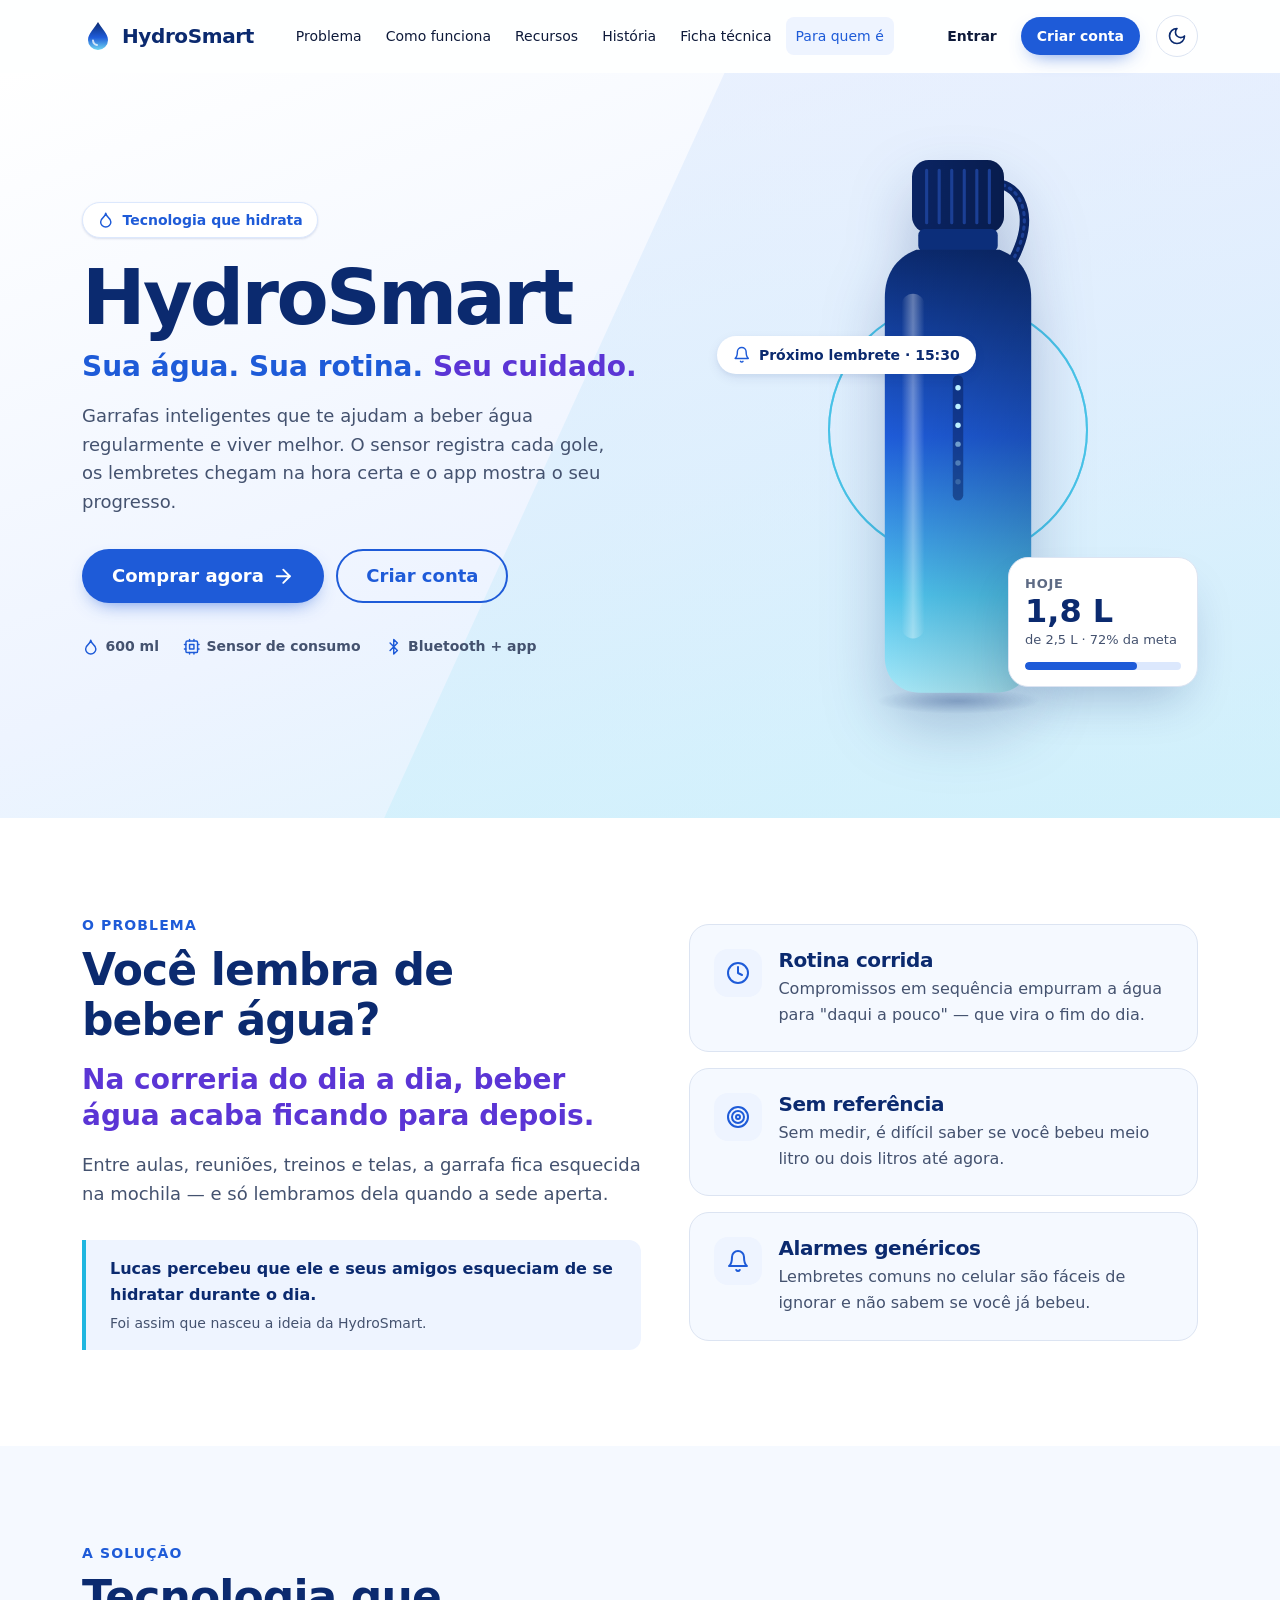
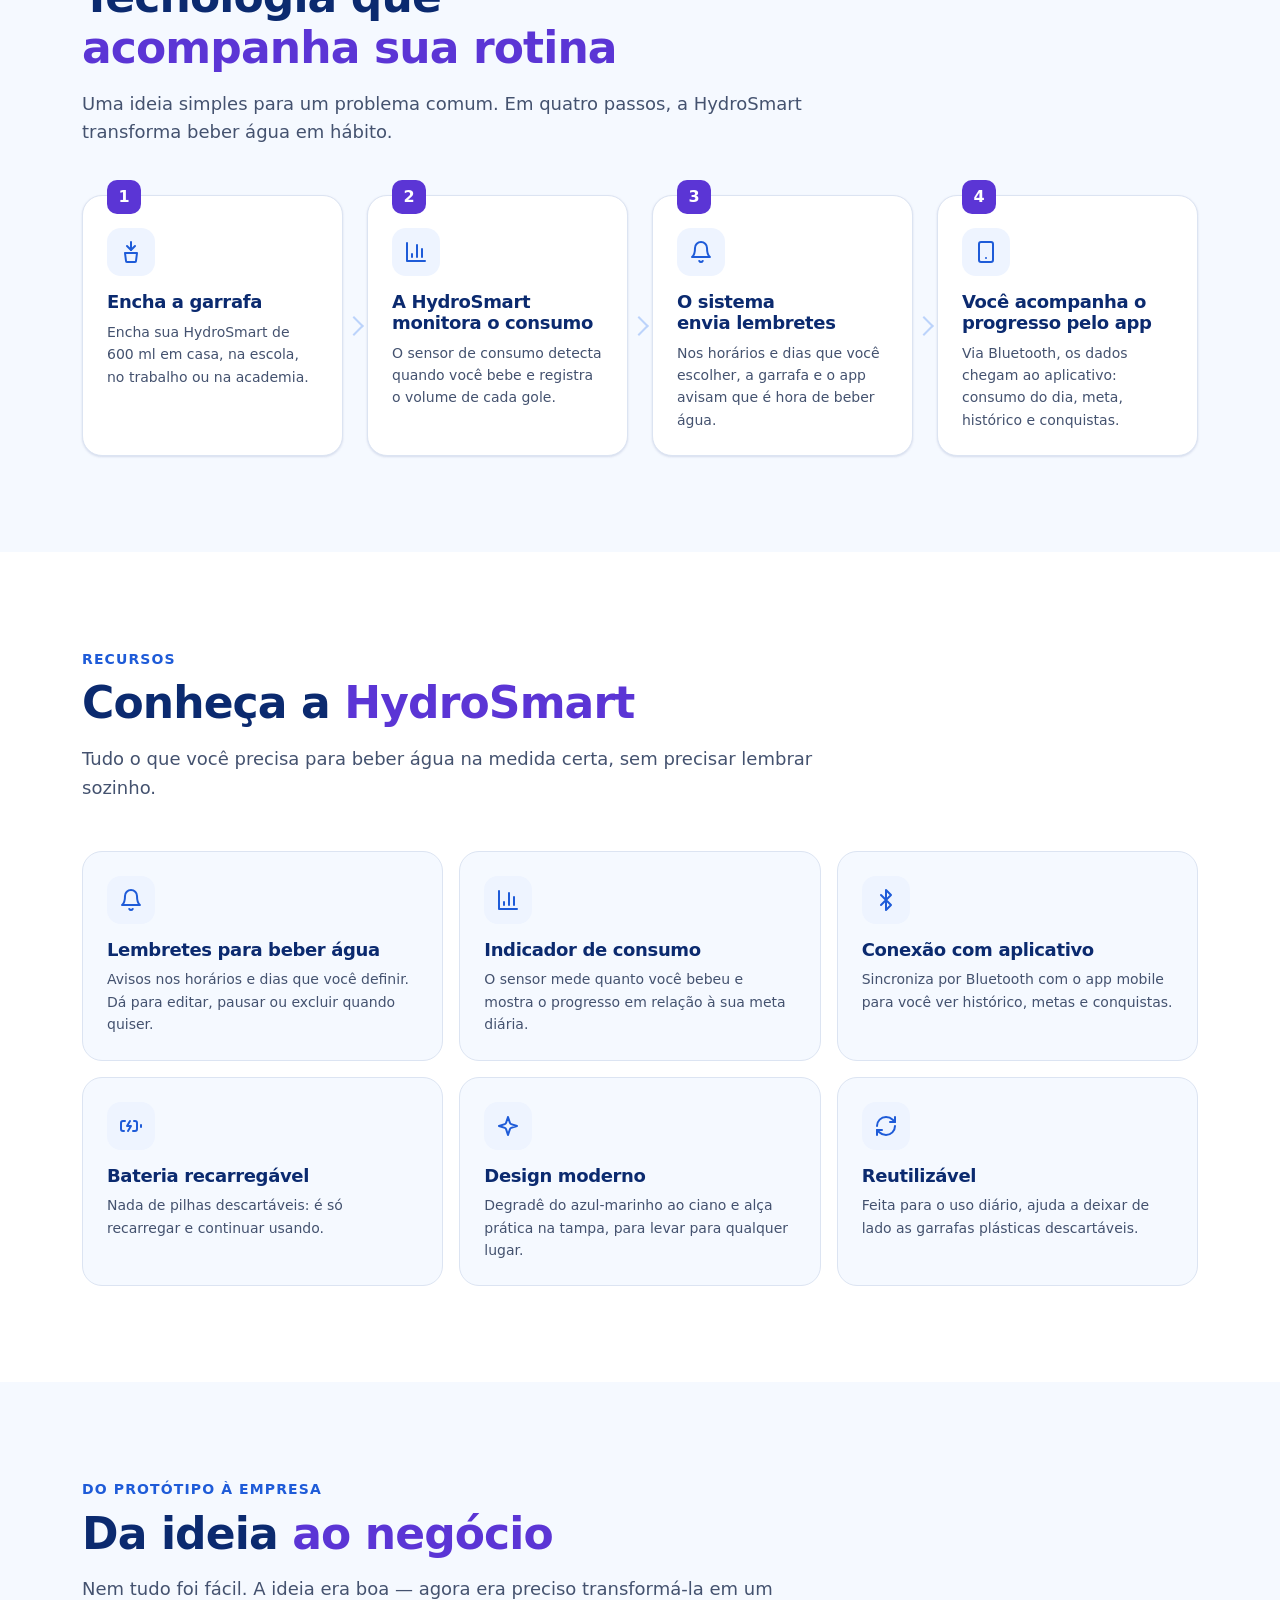
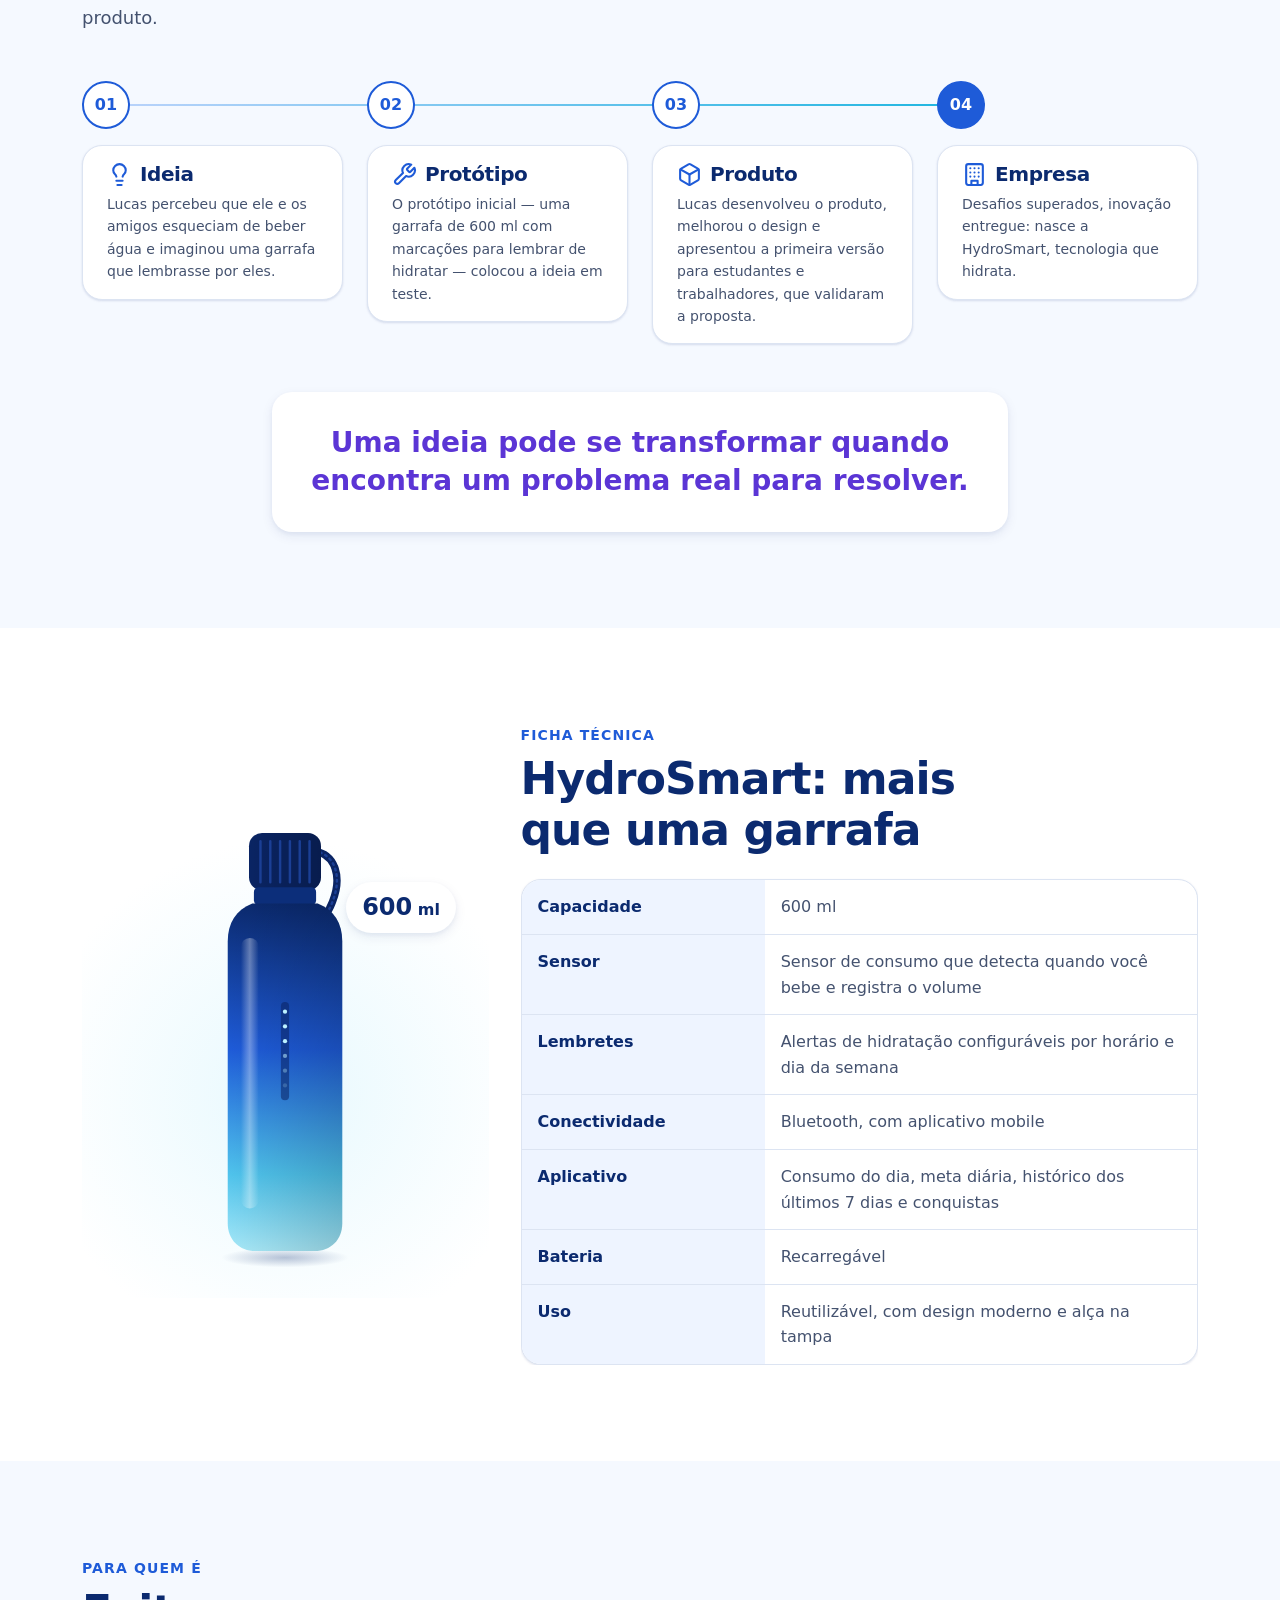
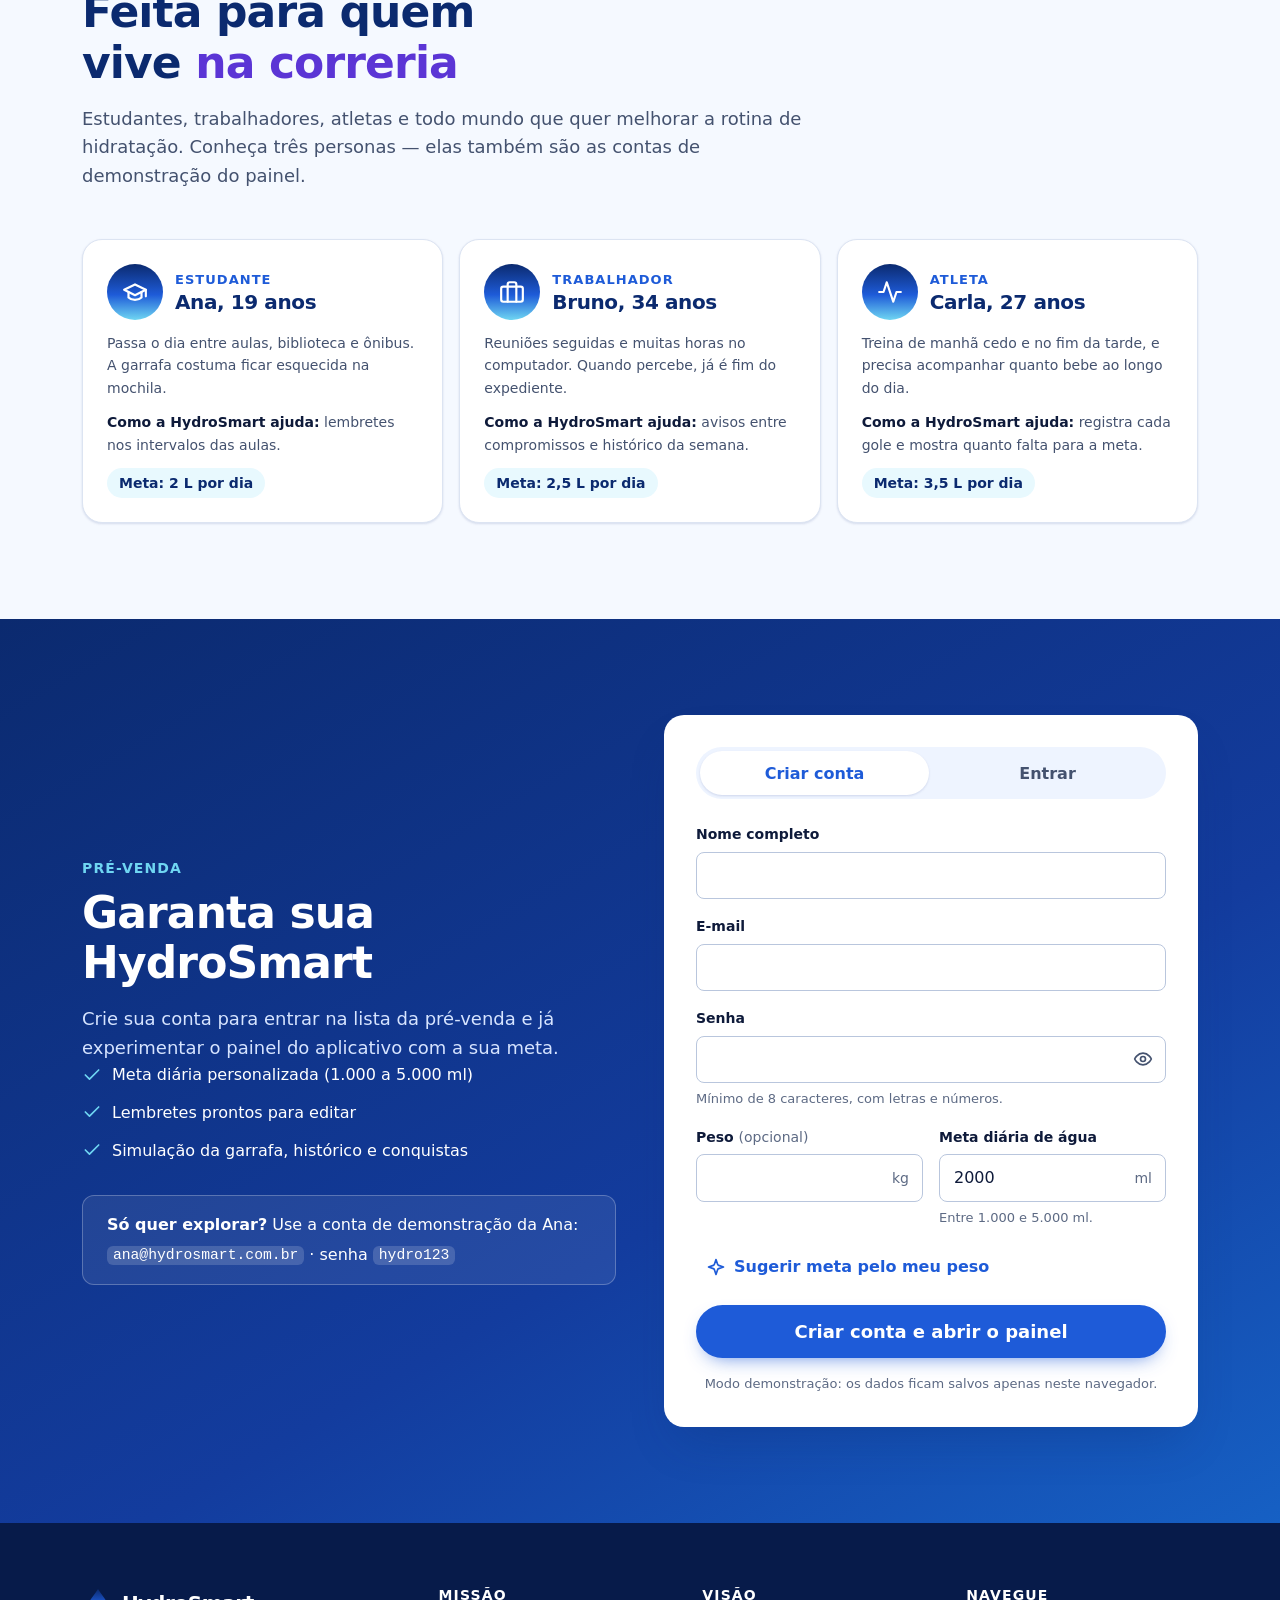
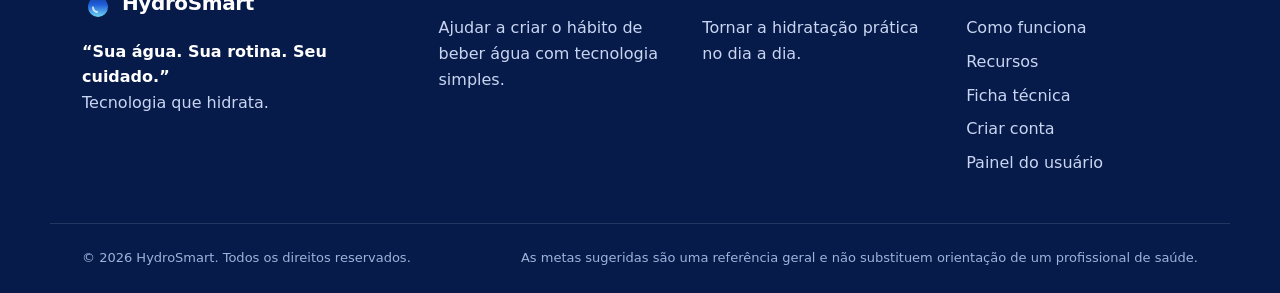
==== commit 0c4a43ce: "HydroSmart: corrige "Cannot GET /index.html/" e adiciona modo claro/escuro - Painel: "Site", logo, "" ====
--- a/hydrosmart/dashboard.html
+++ b/hydrosmart/dashboard.html
@@ -12,6 +12,17 @@
   <meta name="theme-color" content="#0B2A6F">
   <meta name="robots" content="noindex">
   <link rel="icon" href="assets/favicon.svg" type="image/svg+xml">
+  <script>
+    // Aplica o tema salvo (ou o do sistema) antes de desenhar a página — evita piscar claro → escuro
+    (function () {
+      var tema = null;
+      try { tema = localStorage.getItem('hydrosmart_tema'); } catch (e) { /* storage bloqueado */ }
+      if (tema !== 'claro' && tema !== 'escuro') {
+        tema = window.matchMedia('(prefers-color-scheme: dark)').matches ? 'escuro' : 'claro';
+      }
+      document.documentElement.setAttribute('data-tema', tema);
+    })();
+  </script>
   <link rel="stylesheet" href="css/style.css">
   <script type="module" src="js/dashboard.js"></script>
 </head>
@@ -29,7 +40,7 @@
   <!-- ============================== TOPO ============================== -->
   <header class="topo topo--painel">
     <div class="container topo__interno">
-      <a href="index.html" class="marca" aria-label="HydroSmart, ir para o site">
+      <a href="./" class="marca" aria-label="HydroSmart, ir para o site">
         <img src="assets/favicon.svg" alt="" width="32" height="32">
         <span>HydroSmart</span>
       </a>
@@ -38,7 +49,11 @@
           <svg class="icone" aria-hidden="true" focusable="false"><use href="assets/icones.svg#i-usuario"></use></svg>
           <span id="nome-usuario">Carregando…</span>
         </span>
-        <a href="index.html" class="botao botao--fantasma botao--pequeno">
+        <button class="botao-tema" type="button" data-alternar-tema aria-pressed="false" aria-label="Modo escuro" title="Mudar para o modo escuro">
+          <svg class="icone icone--lua" aria-hidden="true" focusable="false"><use href="assets/icones.svg#i-lua"></use></svg>
+          <svg class="icone icone--sol" aria-hidden="true" focusable="false"><use href="assets/icones.svg#i-sol"></use></svg>
+        </button>
+        <a href="./" class="botao botao--fantasma botao--pequeno" aria-label="Ir para o site">
           <svg class="icone" aria-hidden="true" focusable="false"><use href="assets/icones.svg#i-casa"></use></svg>
           <span class="some-no-celular">Site</span>
         </a>
--- a/hydrosmart/css/style.css
+++ b/hydrosmart/css/style.css
@@ -54,8 +54,22 @@
   --cor-erro: #C0283B;
   --cor-erro-fundo: #FDECEE;
 
-  /* Degradês */
-  --gradiente-agua: linear-gradient(180deg, var(--cor-marinho) 0%, var(--cor-azul) 55%, var(--cor-ciano-claro) 100%);
+  /* Papéis de cor (mudam no modo escuro) */
+  --cor-titulo: var(--cor-marinho);        /* títulos e números de destaque */
+  --cor-sobre-destaque: #FFFFFF;           /* texto sobre fundo azul/vermelho */
+  --cor-violeta-forte: #5B35D5;            /* fundo dos selos numéricos */
+  --cor-erro-hover: #A11F31;
+  --cor-dica-fundo: #071B4A;
+  --topo-fundo: rgba(255, 255, 255, 0.88);
+  --hero-faixa: linear-gradient(180deg, #DCE8FD 0%, #C7EEFB 100%);
+  --selo-demo-borda: #BDEBF8;
+  --garrafa-tampa: #0B2A6F;
+  --garrafa-gargalo: #0C2E7A;
+  --garrafa-contorno: #0B2A6F;
+  --sombra-garrafa: rgba(11, 42, 111, 0.25);
+
+  /* Degradês (a garrafa mantém as cores da marca nos dois temas) */
+  --gradiente-agua: linear-gradient(180deg, #0B2A6F 0%, #1E5BD8 55%, #6FD6F2 100%);
   --gradiente-hero: linear-gradient(160deg, #FFFFFF 0%, #EEF4FF 55%, #D9F3FC 100%);
   --gradiente-destaque: linear-gradient(150deg, var(--cor-marinho) 0%, #133C9E 60%, #1660C4 100%);
 
@@ -95,6 +109,65 @@
   --largura-max: 1180px;
   --altura-topo: 64px;
   --margem-lateral: 1rem;
+
+  color-scheme: light;
+}
+
+/* ---------------------------------------------------------------------
+   1.1 TEMA ESCURO
+   Ativado por data-tema="escuro" no <html> (botão sol/lua, js/tema.js).
+   Só as variáveis mudam; os componentes usam sempre os tokens acima.
+   Contraste dos textos conferido (>= 4,5:1) sobre --cor-fundo e
+   --cor-superficie.
+   --------------------------------------------------------------------- */
+:root[data-tema="escuro"] {
+  color-scheme: dark;
+
+  --cor-titulo: #DCE6FF;
+  --cor-azul: #6EA0FF;
+  --cor-azul-hover: #8DB5FF;
+  --cor-azul-claro: #9BC0FF;
+  --cor-azul-50: #16244A;
+  --cor-azul-100: #1F3363;
+  --cor-azul-200: #2D4A8A;
+  --cor-ciano: #3CCBF0;
+  --cor-ciano-claro: #7FE0F7;
+  --cor-ciano-50: #0F2C3D;
+  --cor-violeta: #B49BFF;
+
+  --cor-fundo: #0A1228;
+  --cor-superficie: #111C38;
+  --cor-borda: #24335A;
+  --cor-borda-forte: #3A4C78;
+  --cor-texto: #E8EEFC;
+  --cor-texto-2: #B4C1DE;
+  --cor-texto-3: #93A2C4;
+  --cor-grade: #1E2A4A;
+
+  --cor-sucesso: #4ADE9A;
+  --cor-sucesso-fundo: #0F3328;
+  --cor-alerta: #F5B54A;
+  --cor-alerta-fundo: #3A2A0C;
+  --cor-erro: #FF8A98;
+  --cor-erro-fundo: #3D1520;
+  --cor-erro-hover: #FFA8B3;
+
+  --cor-sobre-destaque: #0A1228;
+  --cor-dica-fundo: #050B1C;
+  --topo-fundo: rgba(10, 18, 40, 0.86);
+  --hero-faixa: linear-gradient(180deg, #13244D 0%, #0F3247 100%);
+  --selo-demo-borda: #1E4A5E;
+  --garrafa-tampa: #2D4A8A;
+  --garrafa-gargalo: #24407A;
+  --garrafa-contorno: #6EA0FF;
+  --sombra-garrafa: rgba(110, 160, 255, 0.22);
+
+  --gradiente-hero: linear-gradient(160deg, #0A1228 0%, #0E1C40 55%, #0B2A44 100%);
+  --gradiente-destaque: linear-gradient(150deg, #0B1F55 0%, #102F7A 60%, #134E9E 100%);
+
+  --sombra-sm: 0 1px 2px rgba(0, 0, 0, 0.35), 0 1px 3px rgba(0, 0, 0, 0.3);
+  --sombra: 0 4px 12px rgba(0, 0, 0, 0.35), 0 2px 4px rgba(0, 0, 0, 0.25);
+  --sombra-lg: 0 24px 48px -16px rgba(0, 0, 0, 0.6);
 }
 
 /* ---------------------------------------------------------------------
@@ -120,6 +193,7 @@
   color: var(--cor-texto);
   background: var(--cor-fundo);
   -webkit-font-smoothing: antialiased;
+  transition: background-color 0.25s ease, color 0.25s ease;
 }
 
 /* Atributo hidden sempre vence classes com display definido */
@@ -177,7 +251,7 @@
 
 ::selection {
   background: var(--cor-azul-100);
-  color: var(--cor-marinho);
+  color: var(--cor-titulo);
 }
 
 /* Link "Pular para o conteúdo" — aparece só ao receber foco */
@@ -313,7 +387,7 @@
 
 .botao--primario {
   background: var(--cor-azul);
-  color: #fff;
+  color: var(--cor-sobre-destaque);
   box-shadow: 0 8px 20px -10px rgba(30, 91, 216, 0.8);
 }
 
@@ -342,7 +416,7 @@
 .botao--suave {
   background: var(--cor-azul-50);
   border-color: var(--cor-azul-100);
-  color: var(--cor-marinho);
+  color: var(--cor-titulo);
 }
 
 .botao--suave:hover:not(:disabled) {
@@ -363,11 +437,11 @@
 
 .botao--perigo {
   background: var(--cor-erro);
-  color: #fff;
+  color: var(--cor-sobre-destaque);
 }
 
 .botao--perigo:hover:not(:disabled) {
-  background: #A11F31;
+  background: var(--cor-erro-hover);
 }
 
 .botao--grande {
@@ -416,7 +490,7 @@
   position: sticky;
   top: 0;
   z-index: 50;
-  background: rgba(255, 255, 255, 0.88);
+  background: var(--topo-fundo);
   -webkit-backdrop-filter: blur(12px);
   backdrop-filter: blur(12px);
   border-bottom: 1px solid transparent;
@@ -441,7 +515,7 @@
   display: inline-flex;
   align-items: center;
   gap: var(--esp-2);
-  color: var(--cor-marinho);
+  color: var(--cor-titulo);
   font-size: 1.25rem;
   font-weight: 800;
   letter-spacing: -0.02em;
@@ -465,7 +539,7 @@
   border: 0;
   border-radius: var(--raio-sm);
   background: transparent;
-  color: var(--cor-marinho);
+  color: var(--cor-titulo);
   cursor: pointer;
 }
 
@@ -529,6 +603,52 @@
   border-top: 1px solid var(--cor-borda);
 }
 
+/* Ferramentas do topo: botão de tema + menu (celular) */
+.topo__ferramentas {
+  display: flex;
+  align-items: center;
+  gap: var(--esp-1);
+}
+
+/* Botão sol/lua (modo claro/escuro) */
+.botao-tema {
+  display: inline-grid;
+  flex-shrink: 0;
+  place-items: center;
+  width: 42px;
+  height: 42px;
+  border: 1px solid var(--cor-borda);
+  border-radius: 50%;
+  background: var(--cor-superficie);
+  color: var(--cor-titulo);
+  cursor: pointer;
+  transition: background-color var(--transicao), border-color var(--transicao), color var(--transicao), transform var(--transicao);
+}
+
+.botao-tema:hover {
+  border-color: var(--cor-azul);
+  color: var(--cor-azul);
+}
+
+.botao-tema:active {
+  transform: rotate(-20deg);
+}
+
+.botao-tema .icone {
+  width: 20px;
+  height: 20px;
+}
+
+/* Mostra a lua no tema claro e o sol no tema escuro */
+.botao-tema .icone--sol,
+:root[data-tema="escuro"] .botao-tema .icone--lua {
+  display: none;
+}
+
+:root[data-tema="escuro"] .botao-tema .icone--sol {
+  display: inline-block;
+}
+
 /* Topo do painel */
 .topo__conta {
   display: flex;
@@ -564,7 +684,7 @@
   right: 0;
   bottom: 0;
   width: 70%;
-  background: linear-gradient(180deg, #DCE8FD 0%, #C7EEFB 100%);
+  background: var(--hero-faixa);
   clip-path: polygon(38% 0, 100% 0, 100% 100%, 0 100%);
   opacity: 0.55;
 }
@@ -578,7 +698,7 @@
 
 .hero__titulo {
   margin-top: var(--esp-4);
-  color: var(--cor-marinho);
+  color: var(--cor-titulo);
   font-size: var(--texto-3xl);
   font-weight: 800;
   letter-spacing: -0.035em;
@@ -639,7 +759,7 @@
   position: relative;
   z-index: 1;
   width: clamp(150px, 40vw, 230px);
-  filter: drop-shadow(0 30px 30px rgba(11, 42, 111, 0.25));
+  filter: drop-shadow(0 30px 30px var(--sombra-garrafa));
   animation: flutuar 6s ease-in-out infinite;
 }
 
@@ -691,7 +811,7 @@
 }
 
 .hero__app-valor {
-  color: var(--cor-marinho);
+  color: var(--cor-titulo);
   font-size: 2rem;
   font-weight: 800;
   line-height: 1.1;
@@ -730,7 +850,7 @@
   background: var(--cor-superficie);
   border-radius: var(--raio-pill);
   box-shadow: var(--sombra);
-  color: var(--cor-marinho);
+  color: var(--cor-titulo);
   font-size: var(--texto-sm);
   font-weight: 600;
 }
@@ -774,7 +894,7 @@
 }
 
 .secao__titulo {
-  color: var(--cor-marinho);
+  color: var(--cor-titulo);
   font-size: var(--texto-2xl);
   font-weight: 800;
 }
@@ -824,7 +944,7 @@
 
 .cartao-problema h3 {
   margin-bottom: var(--esp-1);
-  color: var(--cor-marinho);
+  color: var(--cor-titulo);
   font-size: var(--texto-lg);
 }
 
@@ -861,7 +981,7 @@
 }
 
 .citacao p {
-  color: var(--cor-marinho);
+  color: var(--cor-titulo);
   font-weight: 600;
 }
 
@@ -920,7 +1040,7 @@
   width: 34px;
   height: 34px;
   border-radius: 10px;
-  background: var(--cor-violeta);
+  background: var(--cor-violeta-forte);
   color: #fff;
   font-weight: 800;
 }
@@ -931,7 +1051,7 @@
 
 .passo__titulo {
   margin-bottom: var(--esp-2);
-  color: var(--cor-marinho);
+  color: var(--cor-titulo);
   font-size: var(--texto-md);
 }
 
@@ -967,7 +1087,7 @@
 
 .recurso h3 {
   margin: var(--esp-4) 0 var(--esp-2);
-  color: var(--cor-marinho);
+  color: var(--cor-titulo);
   font-size: var(--texto-md);
 }
 
@@ -1018,7 +1138,7 @@
 
 .linha-tempo__item:last-child .linha-tempo__marcador {
   background: var(--cor-azul);
-  color: #fff;
+  color: var(--cor-sobre-destaque);
 }
 
 .linha-tempo__conteudo {
@@ -1033,7 +1153,7 @@
   display: flex;
   align-items: center;
   gap: var(--esp-2);
-  color: var(--cor-marinho);
+  color: var(--cor-titulo);
   font-size: var(--texto-lg);
 }
 
@@ -1076,7 +1196,7 @@
   background: var(--cor-superficie);
   border-radius: var(--raio-pill);
   box-shadow: var(--sombra);
-  color: var(--cor-marinho);
+  color: var(--cor-titulo);
   font-weight: 600;
 }
 
@@ -1116,7 +1236,7 @@
 .tabela-ficha th {
   width: 36%;
   background: var(--cor-azul-50);
-  color: var(--cor-marinho);
+  color: var(--cor-titulo);
   font-weight: 700;
 }
 
@@ -1179,7 +1299,7 @@
 }
 
 .persona h3 {
-  color: var(--cor-marinho);
+  color: var(--cor-titulo);
   font-size: var(--texto-lg);
 }
 
@@ -1198,7 +1318,7 @@
   padding: 0.25rem 0.75rem;
   border-radius: var(--raio-pill);
   background: var(--cor-ciano-50);
-  color: var(--cor-marinho);
+  color: var(--cor-titulo);
   font-weight: 700;
 }
 
@@ -1559,7 +1679,7 @@
 }
 
 .toast__texto strong {
-  color: var(--cor-marinho);
+  color: var(--cor-titulo);
 }
 
 .toast__fechar {
@@ -1595,7 +1715,8 @@
   width: min(540px, calc(100vw - 2rem));
   max-height: calc(100dvh - 2rem);
   padding: var(--esp-5);
-  border: 0;
+  border: 1px solid var(--cor-borda);
+  background: var(--cor-superficie);
   border-radius: var(--raio-lg);
   box-shadow: var(--sombra-lg);
   color: var(--cor-texto);
@@ -1619,7 +1740,7 @@
 }
 
 .dialogo h2 {
-  color: var(--cor-marinho);
+  color: var(--cor-titulo);
   font-size: var(--texto-lg);
 }
 
@@ -1680,7 +1801,7 @@
 .dia input:checked + span {
   background: var(--cor-azul);
   border-color: var(--cor-azul);
-  color: #fff;
+  color: var(--cor-sobre-destaque);
 }
 
 .dia input:focus-visible + span {
@@ -1715,7 +1836,7 @@
 }
 
 .painel__titulo {
-  color: var(--cor-marinho);
+  color: var(--cor-titulo);
   font-size: var(--texto-2xl);
   font-weight: 800;
 }
@@ -1731,8 +1852,8 @@
 
 .selo--demo {
   background: var(--cor-ciano-50);
-  border-color: #BDEBF8;
-  color: var(--cor-marinho);
+  border-color: var(--selo-demo-borda);
+  color: var(--cor-titulo);
   font-weight: 500;
 }
 
@@ -1768,7 +1889,7 @@
   display: flex;
   align-items: center;
   gap: var(--esp-2);
-  color: var(--cor-marinho);
+  color: var(--cor-titulo);
   font-size: var(--texto-lg);
   font-weight: 700;
 }
@@ -1796,7 +1917,7 @@
 
 /* Progresso do dia: número principal + medidor */
 .progresso__valor {
-  color: var(--cor-marinho);
+  color: var(--cor-titulo);
   font-size: clamp(3rem, 2.4rem + 3vw, 4rem);
   font-weight: 800;
   line-height: 1;
@@ -1846,7 +1967,7 @@
   gap: var(--esp-2);
   min-height: 1.6em;
   margin-top: var(--esp-3);
-  color: var(--cor-marinho);
+  color: var(--cor-titulo);
   font-size: var(--texto-sm);
   font-weight: 600;
 }
@@ -1863,7 +1984,7 @@
 }
 
 .simulador__titulo {
-  color: var(--cor-marinho);
+  color: var(--cor-titulo);
   font-size: var(--texto-base);
 }
 
@@ -1918,13 +2039,13 @@
   height: auto;
 }
 
-.garrafa__tampa { fill: var(--cor-marinho); }
-.garrafa__gargalo { fill: #0C2E7A; }
+.garrafa__tampa { fill: var(--garrafa-tampa); }
+.garrafa__gargalo { fill: var(--garrafa-gargalo); }
 .garrafa__corpo { fill: var(--cor-azul-50); }
 
 .garrafa__contorno {
   fill: none;
-  stroke: var(--cor-marinho);
+  stroke: var(--garrafa-contorno);
   stroke-width: 3;
 }
 
@@ -2091,7 +2212,7 @@
 
 .resumo__valor {
   display: block;
-  color: var(--cor-marinho);
+  color: var(--cor-titulo);
   font-size: var(--texto-md);
   font-weight: 700;
 }
@@ -2181,8 +2302,9 @@
   position: absolute;
   z-index: 5;
   padding: var(--esp-2) var(--esp-3);
+  border: 1px solid rgba(255, 255, 255, 0.12);
   border-radius: var(--raio-sm);
-  background: var(--cor-marinho-escuro);
+  background: var(--cor-dica-fundo);
   box-shadow: var(--sombra);
   color: #DCE6FA;
   font-size: var(--texto-xs);
@@ -2279,7 +2401,7 @@
 }
 
 .leitura__volume {
-  color: var(--cor-marinho);
+  color: var(--cor-titulo);
   font-weight: 700;
 }
 
@@ -2332,7 +2454,7 @@
 
 .lembrete__hora {
   min-width: 3.4em;
-  color: var(--cor-marinho);
+  color: var(--cor-titulo);
   font-size: var(--texto-lg);
   font-weight: 800;
   font-variant-numeric: tabular-nums;
@@ -2449,7 +2571,7 @@
 }
 
 .conquista__nome {
-  color: var(--cor-marinho);
+  color: var(--cor-titulo);
   font-size: var(--texto-sm);
   font-weight: 700;
 }
@@ -2472,7 +2594,7 @@
   right: var(--esp-2);
   padding: 2px var(--esp-2);
   border-radius: var(--raio-pill);
-  background: var(--cor-violeta);
+  background: var(--cor-violeta-forte);
   color: #fff;
   font-size: var(--texto-xs);
   font-weight: 800;
